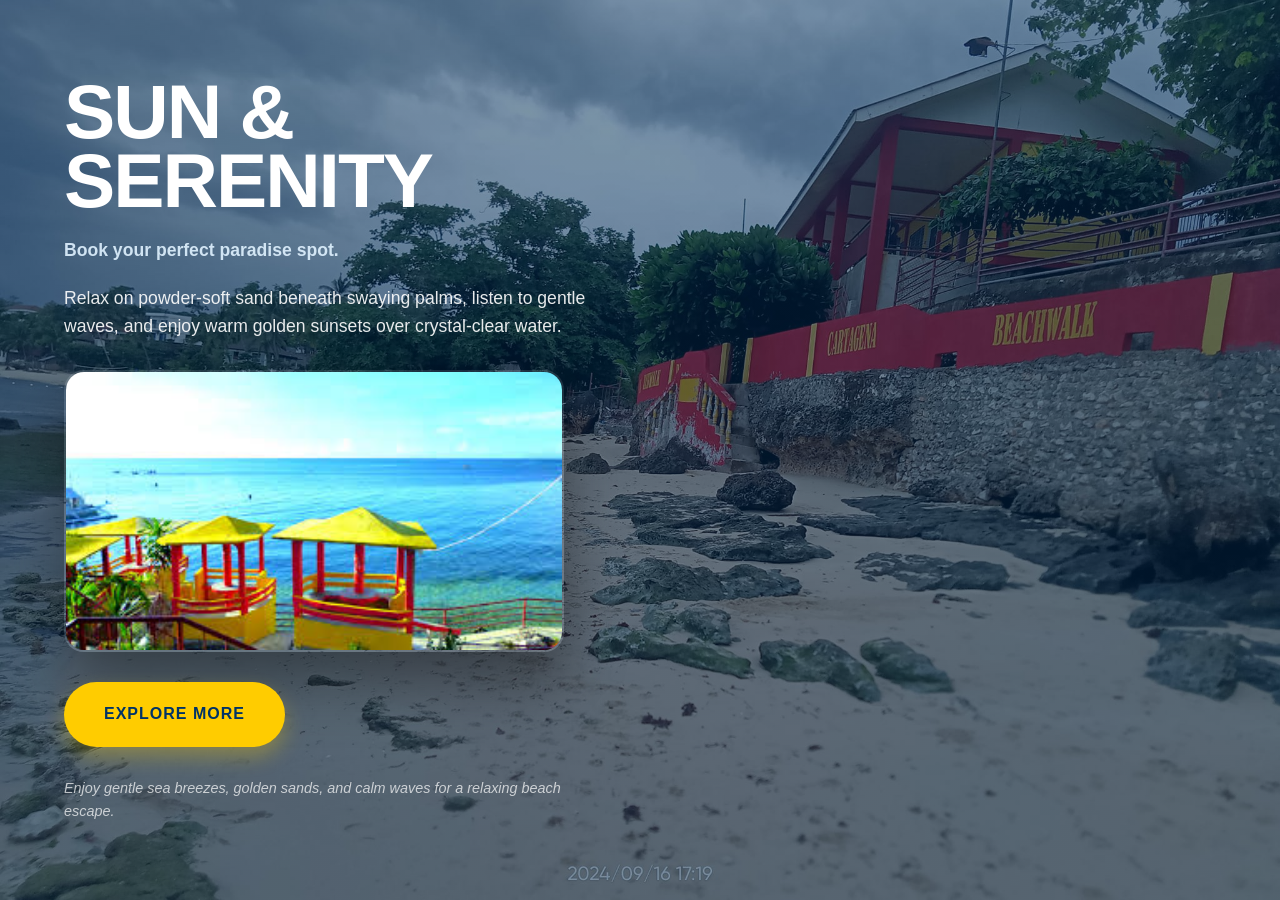
==== index.html @ 4830721b "Moved files out of .vscode and renamed to index.html" ====
<!DOCTYPE html>
<html lang="en">
<head>
    <meta charset="UTF-8">
    <meta name="viewport" content="width=device-width, initial-scale=1.0">
    <title>Cartagena | Beach Booking</title>
    <link rel="stylesheet" href="css/style.css">
</head>
<body>
    <header class="hero-header">
        <div class="hero-content-wrapper">
            <div class="text-content">
                <h1>Sun & Serenity</h1>
                <p class="lead-text">Book your perfect paradise spot.</p>
                <p>Relax on powder-soft sand beneath swaying palms, listen to gentle waves, and enjoy warm golden sunsets over crystal-clear water.</p>
                
                <img src="assets/catagena.jpg" alt="Tropical beach shore in Cartagena" class="hero-img">
                
                <a href="booking-form.html" class="cta-button">EXPLORE MORE</a>
                
                <p class="sub-text">Enjoy gentle sea breezes, golden sands, and calm waves for a relaxing beach escape.</p>
            </div>
        </div>
    </header>
</body>
</html>
---- css/style.css ----
/* General Layout Reset */
body, html {
    margin: 0;
    padding: 0;
    height: 100%;
    font-family: 'Segoe UI', Tahoma, Geneva, Verdana, sans-serif;
    background-color: #f0f8ff;
    overflow-x: hidden; /* Prevents accidental side-scrolling */
}

/* The Hero Header Section */
.hero-header {
    width: 100%;
    min-height: 100vh; /* Changed from 85vh to 100vh to fill the whole screen */
    background: linear-gradient(rgba(0,0,0,0.4), rgba(0,0,0,0.2)), 
                url('../assets/catagena.jpg') no-repeat center center/cover;
    background-attachment: fixed; /* Optional: adds a cool parallax effect when scrolling */
    display: flex;
    align-items: center; 
    color: white;
    padding: 40px 0; /* Ensures some padding on mobile */
}

.hero-content-wrapper {
    width: 90%;
    max-width: 1200px;
    margin: 0 auto;
}

.text-content {
    max-width: 650px;
    display: flex;
    flex-direction: column;
    gap: 15px; /* Consistent spacing between all items */
}

.text-content h1 {
    font-size: 4rem;
    margin: 0;
    font-weight: 300;
    line-height: 1.1;
}

.lead-text {
    font-size: 1.5rem;
    font-weight: 600;
    color: #e0f2ff;
}

.text-content p {
    font-size: 1.1rem;
    line-height: 1.6;
    opacity: 0.9;
}

/* --- THE IMAGE FIX --- */
.hero-img {
    display: block;
    width: 100%;
    max-width: 600px; /* Sizing it slightly smaller for better focus */
    border-radius: 20px;
    margin: 10px 0;
    box-shadow: 0 20px 40px rgba(0,0,0,0.4);
    border: 2px solid rgba(255, 255, 255, 0.1);
}

/* The 'EXPLORE MORE' Button */
.cta-button {
    align-self: flex-start; /* Keeps the button from stretching */
    padding: 16px 40px;
    background-color: #0077be;
    color: white;
    text-decoration: none;
    border-radius: 50px; /* Rounded pill shape is more modern */
    font-weight: bold;
    text-transform: uppercase;
    letter-spacing: 1px;
    transition: all 0.3s ease;
    box-shadow: 0 4px 15px rgba(0, 119, 190, 0.4);
}

.cta-button:hover {
    background-color: #005f99;
    transform: translateY(-2px);
    box-shadow: 0 6px 20px rgba(0, 119, 190, 0.6);
}

.sub-text {
    font-size: 0.9rem !important;
    font-style: italic;
    opacity: 0.7 !important;
    margin-top: 10px;
}

/* --- VARIABLES & DEFAULTS --- */
/* --- VARIABLES & RESET --- */
:root {
    --primary: #0077be;
    --primary-dark: #005f99;
    --accent: #ffcc00;
    --white: #ffffff;
    --text-main: #2d3436;
    --text-light: #636e72;
    --glass: rgba(255, 255, 255, 0.95);
}

* {
    box-sizing: border-box;
    margin: 0;
    padding: 0;
}

body {
    font-family: 'Open Sans', sans-serif;
    line-height: 1.8;
    background-color: #f8fbff;
    color: var(--text-main);
    overflow-x: hidden;
}

/* --- HERO SECTION --- */
.hero-header {
    width: 100%;
    /* FIX: Added ../ to find assets folder from inside the css folder */
    background: linear-gradient(rgba(0, 40, 80, 0.6), rgba(0, 40, 80, 0.6)), 
                url('../assets/catagena.jpg') no-repeat center center/cover;
    min-height: 100vh;
    display: flex;
    justify-content: center;
    /* Change this from 'center' to 'flex-start' */
    align-items: flex-start; 
    /* Add padding to push it down just a bit from the very top */
    padding-top: 10vh;
}

.hero-content-wrapper {
    width: 90%;
    max-width: 1200px;
    margin: 0 auto; /* Extra insurance for centering */
    display: grid;
    /* This creates two equal columns; use 1fr if you want it all in one centered line */
    grid-template-columns: 1fr 1fr; 
    gap: 50px;
    align-items: center;
}
.text-content {
    max-width: 700px;
    display: flex;
    flex-direction: column;
    gap: 20px;
}

.text-content h1 {
    font-family: 'Montserrat', sans-serif;
    font-size: clamp(3rem, 6vw, 5rem);
    font-weight: 800;
    text-transform: uppercase;
    line-height: 0.9;
    letter-spacing: -2px;
}

.hero-description {
    font-size: 1.25rem;
    font-weight: 300;
    color: rgba(255,255,255,0.9);
}

/* --- MEDIA & BUTTON SIDE-BY-SIDE --- */
.media-group {
    display: flex;
    align-items: flex-start; /* Aligns the image and the right stack at the top */
    gap: 40px;
    margin: 30px 0;
}

.cta-and-card-stack {
    display: flex;
    flex-direction: column;
    gap: 20px; /* Space between the button and the 5-star card */
    align-items: flex-start; /* Keeps button and card aligned to the left of their column */
}

.hero-img {
    width: 100%;
    max-width: 500px;
    border-radius: 20px;
    box-shadow: 0 30px 60px rgba(0,0,0,0.4);
    transition: transform 0.5s ease;
    flex-shrink: 0;
}

.hero-img:hover {
    transform: scale(1.02);
}

.cta-button {
    display: inline-block;
    background-color: var(--accent);
    color: #003366;
    padding: 18px 40px;
    text-decoration: none;
    font-weight: 700;
    border-radius: 50px;
    text-transform: uppercase;
    letter-spacing: 1px;
    transition: all 0.3s ease;
    box-shadow: 0 10px 20px rgba(255, 204, 0, 0.3);
    white-space: nowrap;
}

.cta-button:hover {
    transform: translateY(-5px);
    background-color: #ffd633;
}

/* --- EXPERIENCE & CARDS --- */
.alcoy-experience-box {
    margin-top: 20px;
}

.alcoy-experience-box h2 {
    font-family: 'Montserrat', sans-serif;
    font-size: 2.2rem;
    margin-bottom: 10px;
}

.hospitality-card {
    background: var(--glass);
    padding: 20px;
    border-radius: 20px;
    text-align: center;
    width: 100%; /* Ensures it fills the width of the stack */
    max-width: 300px;
    color: var(--text-main);
    box-shadow: 0 10px 25px rgba(0,0,0,0.2);
}

.hospitality-card h4 {
    color: var(--primary);
    margin-bottom: 5px;
}

.stars {
    font-size: 1.5rem;
    color: var(--accent);
}

/* --- RESPONSIVE --- */
@media (max-width: 992px) {
    .media-group {
        flex-direction: column;
        align-items: center;
    }
    .cta-and-card-stack {
        align-items: center;
    }
}

/* --- RESERVATION SECTION --- */
.resered {
    width: 100%;
    min-height: 100vh; /* Ensures the section takes the full height of the screen */
    display: flex;
    justify-content: center; /* Horizontal centering */
    align-items: center;     /* Vertical centering */
    background: linear-gradient(rgba(0, 40, 80, 0.6), rgba(0, 40, 80, 0.6)), 
                url('../assets/catagena.jpg') no-repeat center center/cover;
    padding: 20px;
}

.reserved-form {
    width: 95%;
    max-width: 1000px;
    background: rgba(255, 255, 255, 0.95);
    padding: 40px;
    border-radius: 40px;
    box-shadow: 0 25px 50px rgba(0, 0, 0, 0.3);
    /* Remove any float or absolute positioning here */
}

.reserved-form h2 {
    font-family: 'Montserrat', sans-serif;
    color: var(--primary);
    margin-bottom: 30px;
    text-align: center;
    text-transform: uppercase;
    letter-spacing: 2px;
}

.reserved-form form {
   display: grid;
    grid-template-columns: repeat(auto-fit, minmax(200px, 1fr));
    gap: 25px;
    justify-content: center;
    align-items: end; /* Keeps inputs and the button level */
}

.input-group {
    display: flex;
    flex-direction: column;
    gap: 8px;
}

.input-group label {
    font-size: 0.85rem;
    font-weight: 600;
    color: var(--text-light);
    text-transform: uppercase;
}

.input-group input, 
.input-group select {
    padding: 12px;
    border: 1px solid #ddd;
    border-radius: 8px;
    font-family: inherit;
    font-size: 1rem;
    color: var(--text-main);
    transition: border-color 0.3s;
}

.input-group input:focus, 
.input-group select:focus {
    outline: none;
    border-color: var(--primary);
}

/* --- THE BUTTON --- */
.submit-reservation {
    /* Layout */
    display: flex;
    justify-content: center;
    align-items: center;
    grid-column: span 1; /* Fits into the reservation grid */
    
    /* Styling */
    background-color: var(--primary);
    color: white;
    padding: 15px 25px;
    border-radius: 8px;
    font-weight: 700;
    text-transform: uppercase;
    text-decoration: none; /* Removes the underline */
    letter-spacing: 1px;
    font-size: 0.9rem;
    
    /* Interaction */
    transition: all 0.3s ease;
    cursor: pointer;
    box-shadow: 0 4px 15px rgba(0, 119, 190, 0.3);
}

.submit-reservation:hover {
    background-color: var(--primary-dark);
    transform: translateY(-2px);
    box-shadow: 0 6px 20px rgba(0, 119, 190, 0.5);
    color: white; /* Keeps text white on hover */
}

/* Responsive adjustment */
@media (max-width: 600px) {
    .reserved-form form {
        grid-template-columns: 1fr;
    }
}
/* --- ROOMS PAGE STYLES --- */
/* --- ROOMS PAGE CORE STYLES --- */
.rooms-page {
    background: linear-gradient(rgba(0, 40, 80, 0.7), rgba(0, 40, 80, 0.7)), 
                url('../assets/catagena.jpg') no-repeat center center/cover;
    background-attachment: fixed;
    min-height: 100vh;
    padding: 80px 20px;
    color: var(--white);
}

.container {
    max-width: 1200px;
    margin: 0 auto;
}

.rooms-header {
    text-align: center;
    margin-bottom: 60px;
}

.section-title {
    font-family: 'Montserrat', sans-serif;
    font-size: 3.5rem;
    font-weight: 800;
    text-transform: uppercase;
    letter-spacing: -1px;
    margin-bottom: 15px;
}

.section-subtitle {
    font-size: 1.1rem;
    max-width: 600px;
    margin: 0 auto;
    opacity: 0.9;
    line-height: 1.6;
}

/* --- GRID SYSTEM --- */
.rooms-grid {
    display: grid;
    grid-template-columns: repeat(auto-fit, minmax(300px, 1fr));
    gap: 30px;
}

/* --- CARD DESIGN --- */
.room-card {
    background: var(--glass);
    border-radius: 20px;
    overflow: hidden;
    position: relative;
    color: var(--text-main);
    box-shadow: 0 15px 35px rgba(0,0,0,0.2);
    transition: all 0.4s cubic-bezier(0.175, 0.885, 0.32, 1.275);
}

.room-card:hover {
    transform: translateY(-10px);
}

.room-tag {
    position: absolute;
    top: 20px;
    right: 20px;
    background: var(--primary);
    color: white;
    padding: 6px 15px;
    border-radius: 30px;
    font-size: 0.75rem;
    font-weight: 700;
    text-transform: uppercase;
}

.featured-tag { background: var(--accent); color: #003366; }
.tag-muted { background: #636e72; }

.room-content {
    padding: 40px 30px;
}

.room-content h3 {
    font-family: 'Montserrat', sans-serif;
    font-size: 1.8rem;
    color: var(--primary-dark);
    margin-bottom: 5px;
}

.capacity {
    font-size: 0.9rem;
    color: var(--text-light);
    margin-bottom: 20px;
}

.price-box {
    margin-bottom: 25px;
}

.currency { font-size: 1.2rem; font-weight: 600; color: var(--primary); }
.amount { font-size: 2.2rem; font-weight: 800; color: var(--text-main); }
.per-night { font-size: 0.9rem; color: var(--text-light); }

.amenities-list {
    list-style: none;
    margin-bottom: 30px;
    padding-top: 20px;
    border-top: 1px solid rgba(0,0,0,0.05);
}

.amenities-list li {
    font-size: 0.9rem;
    color: var(--text-light);
    margin-bottom: 8px;
    position: relative;
    padding-left: 20px;
}

.amenities-list li::before {
    content: '✓';
    position: absolute;
    left: 0;
    color: var(--primary);
    font-weight: bold;
}

.room-btn {
    display: block;
    text-align: center;
    background: #e9ecef;
    color: var(--text-main);
    text-decoration: none;
    padding: 15px;
    border-radius: 12px;
    font-weight: 700;
    text-transform: uppercase;
    font-size: 0.8rem;
    transition: all 0.3s;
}

.room-btn:hover {
    background: var(--primary);
    color: white;
}

.featured-btn {
    background: var(--accent);
    color: #003366;
}

/* --- FOOTER NAV --- */
.navigation-footer {
    text-align: center;
    margin-top: 60px;
}

.back-home-btn {
    color: white;
    text-decoration: none;
    font-weight: 600;
    opacity: 0.7;
    transition: opacity 0.3s;
}

.back-home-btn:hover { opacity: 1; }

/* Responsive adjustments */
@media (max-width: 768px) {
    .section-title { font-size: 2.5rem; }
}

/* Keep the Hero Header centered on the form */
.hero-header {
    width: 100%;
    min-height: 80vh; /* Reduced height since image is moved */
    display: flex;
    justify-content: center;
    align-items: center;
    padding: 40px 20px;
}

/* --- UPDATED VISUAL SHOWCASE (Keep this, delete the old one) --- */
.visual-showcase {
    padding: 40px 20px;
    display: flex;
    justify-content: center;
    background-color: #fdfdfd; 
}

.media-container {
    width: 100%;
    max-width: 600px; /* This keeps the picture smaller and more professional */
}

.image-wrapper {
    background: white;
    padding: 12px; 
    border-radius: 16px;
    box-shadow: 0 10px 30px rgba(0, 0, 0, 0.08); 
    border: 1px solid #edf2f7;
    transition: all 0.3s ease;
}

.image-wrapper:hover {
    box-shadow: 0 15px 40px rgba(0, 0, 0, 0.12);
    transform: translateY(-5px);
}

.showcase-img {
    width: 100%;
    height: 350px; 
    object-fit: cover; /* This is key for the professional look */
    border-radius: 10px;
    display: block;
}

.image-caption {
    padding: 20px 10px 10px;
    text-align: left;
}

.location-tag {
    font-family: 'Montserrat', sans-serif;
    font-size: 0.7rem;
    font-weight: 800;
    text-transform: uppercase;
    color: var(--primary);
    letter-spacing: 1.5px;
    display: block;
    margin-bottom: 5px;
}

.image-caption p {
    font-size: 0.95rem;
    color: var(--text-light);
    margin: 0;
    font-style: italic;
}
/* --- VARIABLES & BASE RESET --- */
:root {
    --primary: #0077be;
    --primary-dark: #005f99;
    --accent: #ffcc00;
    --white: #ffffff;
    --text-main: #2d3436;
    --text-light: #636e72;
    --glass: rgba(255, 255, 255, 0.95);
}

* {
    box-sizing: border-box;
    margin: 0;
    padding: 0;
}

body {
    font-family: 'Open Sans', sans-serif;
    line-height: 1.8;
    color: var(--text-main);
    background-color: #fdfdfd;
}

/* --- UTILITY CLASSES --- */
.container {
    max-width: 1200px;
    margin: 0 auto;
    width: 90%;
}

.centered-content {
    display: flex;
    justify-content: center;
    align-items: center;
    width: 100%;
}

.grid-2-cols {
    display: grid;
    grid-template-columns: 1fr 1fr;
    gap: 60px;
    align-items: center;
}

/* --- SECTION 1: HERO & BOOKING --- */
.hero-header {
    width: 100%;
    min-height: 100vh;
    padding: 60px 0;
    display: flex;
    /* Adding wholeview1.jpg as the full-screen background */
    background: linear-gradient(rgba(0, 40, 80, 0.5), rgba(0, 40, 80, 0.5)), 
                url('../assets/wholeview1.jpg') no-repeat center center;
    background-size: cover;
    background-attachment: fixed; /* Optional Parallax effect */
}

/* --- SECTION 2: FEATURED ROOMS --- */
.room-feature {
    padding: 100px 0;
    background-color: #f8fbff;
}

.room-pic-wrapper {
    position: relative;
    box-shadow: 0 30px 60px rgba(0,0,0,0.1);
    border-radius: 20px;
}

.room-feature-img {
    width: 100%;
    height: auto;
    border-radius: 20px;
    display: block;
    transition: transform 0.3s ease;
}

.room-feature-img:hover {
    transform: scale(1.02);
}

.room-badge {
    position: absolute;
    top: 20px;
    left: 20px;
    background-color: var(--accent);
    color: #003366;
    padding: 6px 15px;
    border-radius: 30px;
    font-weight: 700;
    text-transform: uppercase;
    font-size: 0.75rem;
}

.room-text h2 {
    font-family: 'Montserrat', sans-serif;
    color: var(--primary-dark);
    font-size: 2.8rem;
    margin-bottom: 20px;
    line-height: 1.1;
}

.room-text p {
    color: var(--text-light);
    margin-bottom: 20px;
}

.inline-cta {
    color: var(--primary);
    text-decoration: none;
    font-weight: 700;
    text-transform: uppercase;
    font-size: 0.9rem;
    transition: color 0.3s;
}

.inline-cta:hover {
    color: var(--primary-dark);
}

/* --- SECTION 3: VISUAL SHOWCASE --- */
.visual-showcase {
    padding: 80px 0;
    background-color: var(--white);
}

/* ... (Keep your existing .visual-showcase styles here) ... */


/* --- RESPONSIVE ADJUSTMENTS --- */
@media (max-width: 992px) {
    .grid-2-cols {
        grid-template-columns: 1fr;
        text-align: center;
        gap: 40px;
    }
}

/* Container to match your image_9b0a10.png */
.details-card {
    background: rgba(255, 255, 255, 0.85); /* White with transparency */
    backdrop-filter: blur(10px); /* The "Glass" effect */
    border-radius: 40px; /* Matching the large rounded corners */
    padding: 40px;
    box-shadow: 0 15px 35px rgba(0, 0, 0, 0.1);
    max-width: 500px;
    margin: auto;
    text-align: center;
}

.resort-location {
    color: #0077b6;
    font-size: 0.9rem;
    font-weight: 500;
    margin-bottom: 20px;
    margin-top: -10px;
}

/* Matching the blue "Confirm" button to the "Check Availability" button */
.submit-reservation {
    background-color: #007bbd;
    color: white;
    border: none;
    padding: 15px 30px;
    border-radius: 12px;
    font-weight: bold;
    text-transform: uppercase;
    cursor: pointer;
    width: 100%;
    margin-top: 10px;
    box-shadow: 0 4px 15px rgba(0, 123, 189, 0.3);
    transition: 0.3s;
}

.submit-reservation:hover {
    background-color: #005f91;
    transform: translateY(-2px);
}

.selection-summary {
    background: #f0f8ff;
    padding: 10px;
    border-radius: 10px;
    margin-bottom: 20px;
    color: #333;
}

.selection-summary span {
    font-weight: bold;
    color: #007bbd;
}

.back-btn {
    display: block;
    margin-top: 20px;
    text-decoration: none;
    color: #666;
    font-size: 0.85rem;
}
/* Styling for the Address Section */
.address-section {
    margin-top: 15px;
    padding-top: 15px;
    border-top: 1px solid rgba(0, 0, 0, 0.1);
    text-align: left;
}

.address-section label {
    display: block;
    font-size: 0.8rem;
    font-weight: bold;
    color: #555;
    margin-bottom: 8px;
    text-transform: uppercase;
}

/* Flexbox for the City and Province row */
.form-row {
    display: flex;
    gap: 15px;
}

.form-row .input-group {
    flex: 1;
}

/* Input Consistency with image_9b0a10.png */
input {
    width: 100%;
    padding: 12px;
    border: 1px solid #ddd;
    border-radius: 12px; /* Matching the rounded style */
    font-size: 1rem;
    background: white;
    margin-bottom: 10px;
}

input:focus {
    outline: none;
    border-color: #007bbd; /* Matching the Sandy Shores blue */
    box-shadow: 0 0 5px rgba(0, 123, 189, 0.2);
}
.booking-page-bg {
    background: linear-gradient(rgba(0, 0, 0, 0.3), rgba(0, 0, 0, 0.3)), 
                url('../assets/catagena.jpg') no-repeat center center; /* Replace with your actual image path */
    background-size: cover;
    background-position: center;
    background-attachment: fixed;
    min-height: 100vh;
    display: flex;
    align-items: center;
    justify-content: center;
    margin: 0;
    font-family: 'Segoe UI', Tahoma, Geneva, Verdana, sans-serif;
}

.details-card {
    background: rgba(255, 255, 255, 0.9); /* Slightly more opaque for readability */
    backdrop-filter: blur(15px); /* Stronger blur for that premium look */
    border: 1px solid rgba(255, 255, 255, 0.3);
    padding: 40px;
    border-radius: 40px; /* Matching your image_9b0a10.png */
    box-shadow: 0 20px 40px rgba(0, 0, 0, 0.2);
}

/* Styling for the cottage images */
.room-image img {
    width: 100%;
    height: 180px;
    object-fit: cover;
    border-radius: 20px 20px 0 0; /* Only top corners rounded */
}

.room-card {
    background: rgba(255, 255, 255, 0.85);
    backdrop-filter: blur(10px);
    border-radius: 20px;
    overflow: hidden; /* Ensures image doesn't bleed over corners */
    transition: transform 0.3s ease;
}

.room-card:hover {
    transform: translateY(-5px);
}

.room-info p {
    font-size: 0.85rem;
    color: #555;
    padding: 0 15px;
    line-height: 1.4;
}

.room-grid {
    display: grid;
    grid-template-columns: repeat(auto-fit, minmax(300px, 1fr));
    gap: 20px;
    padding: 20px;
}

.price-notice {
    background: #0077b6;
    color: white;
    padding: 8px 25px;
    border-radius: 50px;
    font-weight: 600;
    display: inline-block;
    margin-top: 15px;
}
.rooms-page-bg {
    background: linear-gradient(rgba(0, 0, 0, 0.4), rgba(0, 0, 0, 0.4)), 
                  url('../assets/catagena.jpg') no-repeat center center; /* Ensure this path is correct */
    background-size: cover;
    background-position: center;
    background-attachment: fixed;
    min-height: 100vh;
    margin: 0;
    font-family: 'Poppins', sans-serif;
    color: white;
}

.container {
    max-width: 1200px;
    margin: 0 auto;
    padding: 40px 20px;
    text-align: center;
}

.room-card {
    background: rgba(255, 255, 255, 0.9);
    backdrop-filter: blur(10px);
    border-radius: 25px;
    overflow: hidden;
    color: #333;
    transition: transform 0.3s ease;
    box-shadow: 0 15px 35px rgba(0,0,0,0.2);
    display: flex;
    flex-direction: column;
}

.room-card:hover {
    transform: translateY(-10px);
}

.room-image img {
    width: 100%;
    height: 200px;
    object-fit: cover;
}

.room-info {
    padding: 20px;
}

.card-tag {
    position: absolute;
    top: 15px;
    right: 15px;
    background: #0077b6;
    color: white;
    padding: 5px 15px;
    border-radius: 20px;
    font-size: 0.75rem;
    font-weight: 600;
}

.room-btn, .submit-reservation {
    display: block;
    background: #0077b6;
    color: white;
    text-decoration: none;
    padding: 12px;
    border-radius: 12px;
    font-weight: 600;
    margin-top: 15px;
    transition: background 0.3s;
    text-align: center;
    border: none;
    cursor: pointer;
}

.room-btn:hover {
    background: #023e8a;
}
.back-link{
    color: wheat;
}
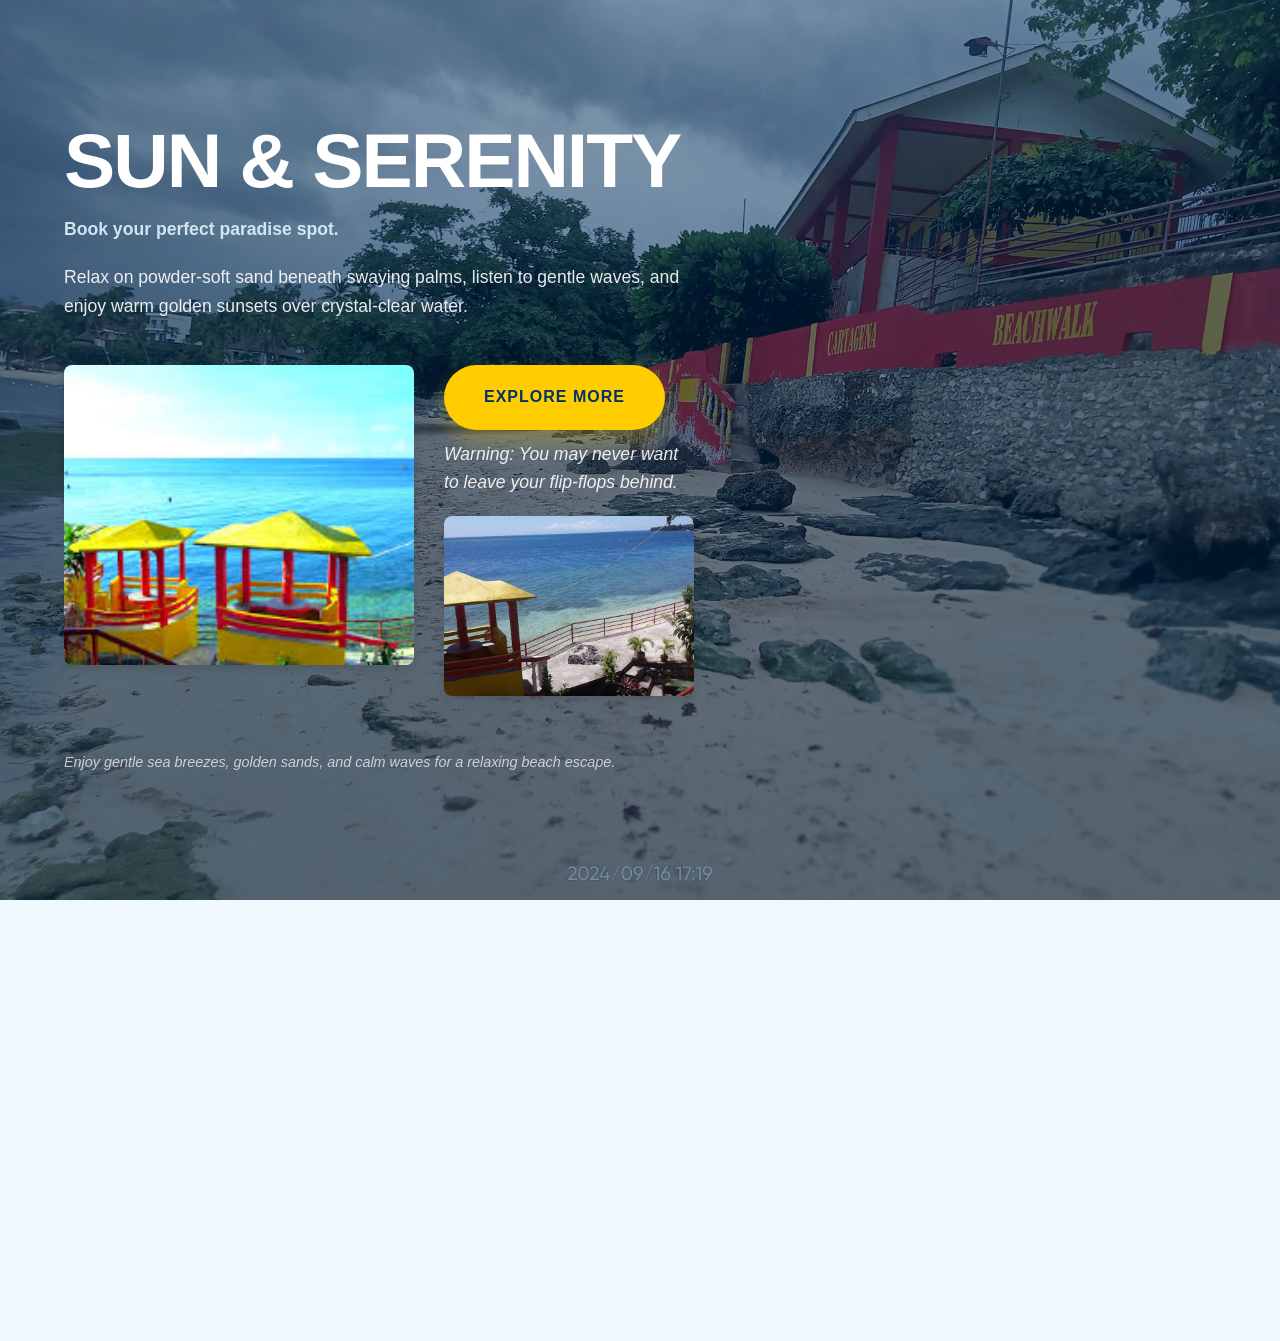
==== commit 44842bba: "Updated layout and booking logic" ====
--- a/index.html
+++ b/index.html
@@ -14,13 +14,44 @@
                 <p class="lead-text">Book your perfect paradise spot.</p>
                 <p>Relax on powder-soft sand beneath swaying palms, listen to gentle waves, and enjoy warm golden sunsets over crystal-clear water.</p>
                 
-                <img src="assets/catagena.jpg" alt="Tropical beach shore in Cartagena" class="hero-img">
-                
-                <a href="booking-form.html" class="cta-button">EXPLORE MORE</a>
-                
+                <div class="hero-action-container">
+                    <div class="main-action-row">
+                        <img src="assets/catagena.jpg" alt="Tropical beach shore in Cartagena" class="hero-img">
+                        
+                        <div class="button-group">
+                            <a href="booking-form.html" class="cta-button">EXPLORE MORE</a>
+                            <p class="fun-tagline">Warning: You may never want to leave your flip-flops behind.</p>
+                            
+                            <img src="assets/seaview.jpg" alt="Luxury sea view" class="hero-img-secondary">
+                        </div>
+                    </div>
+                </div>
+
                 <p class="sub-text">Enjoy gentle sea breezes, golden sands, and calm waves for a relaxing beach escape.</p>
             </div>
         </div>
     </header>
+
+    <section class="resort-details">
+        <div class="container">
+            <h2>About Cartagena Beachwalk Resort</h2>
+            <p>Located in <strong>Guiwang, Alcoy, Cebu</strong>, this coastal gem offers a tranquil escape along the famous white sands of Southern Cebu. Situated just steps away from Tingko Beach, it provides the perfect balance of adventure and relaxation.</p>
+            
+            <div class="features-grid">
+                <div class="feature-item">
+                    <h3>The Experience</h3>
+                    <p>Known for its laid-back atmosphere and stunning sunrise views over the Cebu Strait.</p>
+                </div>
+                <div class="feature-item">
+                    <h3>Activities</h3>
+                    <p>Enjoy beach volleyball, snorkeling in nearby coral patches, or a dip in the calm, shallow waters.</p>
+                </div>
+                <div class="feature-item">
+                    <h3>Location</h3>
+                    <p>Easily accessible along the Natalio Bacalso Highway, close to Tinko Beach and Voda Krasna.</p>
+                </div>
+            </div>
+        </div>
+    </section>
 </body>
 </html>
--- a/css/style.css
+++ b/css/style.css
@@ -21,6 +21,13 @@
     padding: 40px 0; /* Ensures some padding on mobile */
 }
 
+.hero-action-container {
+    display: flex;
+    align-items: center;
+    gap: 20px;
+    margin-bottom: 25px;
+}
+
 .hero-content-wrapper {
     width: 90%;
     max-width: 1200px;
@@ -53,36 +60,38 @@
     opacity: 0.9;
 }
 
-/* --- THE IMAGE FIX --- */
-.hero-img {
-    display: block;
-    width: 100%;
-    max-width: 600px; /* Sizing it slightly smaller for better focus */
-    border-radius: 20px;
-    margin: 10px 0;
-    box-shadow: 0 20px 40px rgba(0,0,0,0.4);
-    border: 2px solid rgba(255, 255, 255, 0.1);
-}
-
-/* The 'EXPLORE MORE' Button */
-.cta-button {
-    align-self: flex-start; /* Keeps the button from stretching */
-    padding: 16px 40px;
-    background-color: #0077be;
-    color: white;
-    text-decoration: none;
-    border-radius: 50px; /* Rounded pill shape is more modern */
-    font-weight: bold;
-    text-transform: uppercase;
-    letter-spacing: 1px;
-    transition: all 0.3s ease;
-    box-shadow: 0 4px 15px rgba(0, 119, 190, 0.4);
-}
-
-.cta-button:hover {
-    background-color: #005f99;
-    transform: translateY(-2px);
-    box-shadow: 0 6px 20px rgba(0, 119, 190, 0.6);
+.resort-details {
+    padding: 60px 20px;
+    background-color: #f9f9f9;
+    color: #333;
+    line-height: 1.6;
+}
+
+.resort-details h2 {
+    color: #2c3e50;
+    text-align: center;
+    margin-bottom: 20px;
+}
+
+.features-grid {
+    display: grid;
+    grid-template-columns: repeat(auto-fit, minmax(250px, 1fr));
+    gap: 30px;
+    margin-top: 40px;
+}
+
+.feature-item h3 {
+    color: #d4a373; /* Sandy/Gold accent color */
+    margin-bottom: 10px;
+}
+
+
+
+/* Standardizing the second image as well */
+.text-content > img {
+    max-width: 100%;
+    height: auto;
+    margin-top: 15px;
 }
 
 .sub-text {
@@ -181,12 +190,11 @@
 }
 
 .hero-img {
-    width: 100%;
-    max-width: 500px;
-    border-radius: 20px;
-    box-shadow: 0 30px 60px rgba(0,0,0,0.4);
-    transition: transform 0.5s ease;
-    flex-shrink: 0;
+    width: 350px;
+    height: 300px;
+    object-fit: cover;
+    border-radius: 8px;
+    box-shadow: 0 4px 10px rgba(0,0,0,0.1);
 }
 
 .hero-img:hover {
@@ -299,6 +307,7 @@
     display: flex;
     flex-direction: column;
     gap: 8px;
+    margin-bottom: 5%;
 }
 
 .input-group label {
@@ -374,10 +383,7 @@
     color: var(--white);
 }
 
-.container {
-    max-width: 1200px;
-    margin: 0 auto;
-}
+
 
 .rooms-header {
     text-align: center;
@@ -623,13 +629,6 @@
     background-color: #fdfdfd;
 }
 
-/* --- UTILITY CLASSES --- */
-.container {
-    max-width: 1200px;
-    margin: 0 auto;
-    width: 90%;
-}
-
 .centered-content {
     display: flex;
     justify-content: center;
@@ -760,6 +759,10 @@
 
 /* Matching the blue "Confirm" button to the "Check Availability" button */
 .submit-reservation {
+    width: 100%;         /* Ensures booking buttons are full width */
+    display: flex;
+    justify-content: center;
+    align-items: center;
     background-color: #007bbd;
     color: white;
     border: none;
@@ -794,10 +797,23 @@
 
 .back-btn {
     display: block;
-    margin-top: 20px;
+    margin-top: 15px;
     text-decoration: none;
     color: #666;
     font-size: 0.85rem;
+    transition: color 0.3s ease;
+}
+
+.back-btn:hover {
+    color: var(--primary); /* Optional: changes color on hover */
+}
+
+.button-stack {
+    display: flex;
+    flex-direction: column;
+    align-items: center; /* Centers the "Back to Home" text */
+    gap: 15px;           /* Space between the two booking buttons */
+    width: 100%;
 }
 /* Styling for the Address Section */
 .address-section {
@@ -909,15 +925,12 @@
     margin-top: 15px;
 }
 .rooms-page-bg {
-    background: linear-gradient(rgba(0, 0, 0, 0.4), rgba(0, 0, 0, 0.4)), 
-                  url('../assets/catagena.jpg') no-repeat center center; /* Ensure this path is correct */
-    background-size: cover;
-    background-position: center;
+    background: linear-gradient(rgba(0, 40, 80, 0.7), rgba(0, 40, 80, 0.7)), 
+                url('../assets/catagena.jpg') no-repeat center center/cover;
     background-attachment: fixed;
     min-height: 100vh;
-    margin: 0;
-    font-family: 'Poppins', sans-serif;
-    color: white;
+    padding: 80px 20px;
+    color: var(--white);
 }
 
 .container {
@@ -984,5 +997,42 @@
     background: #023e8a;
 }
 .back-link{
-    color: wheat;
-}+    color: rgb(244, 243, 243);
+}
+
+.back-btn{
+    color: rgb(22, 3, 3);
+}
+
+/* Layout for the side-by-side section */
+.main-action-row {
+    display: flex;
+    align-items: flex-start;
+    gap: 30px;
+    margin-top: 25px;
+}
+
+/* Vertical grouping for button, text, and second image */
+.button-group {
+    display: flex;
+    flex-direction: column;
+    align-items: flex-start;
+}
+
+
+.hero-img-secondary {
+    width: 250px; /* Slightly smaller for a professional hierarchy */
+    height: 180px;
+    object-fit: cover;
+    border-radius: 8px;
+    margin-top: 20px; /* Space between tagline and image */
+    box-shadow: 0 4px 10px rgba(0,0,0,0.1);
+}
+
+.fun-tagline {
+    font-size: 0.9rem;
+    color: #fffefc; /* Sandy accent color */
+    font-style: italic;
+    margin-top: 10px;
+    font-weight: 500;
+}
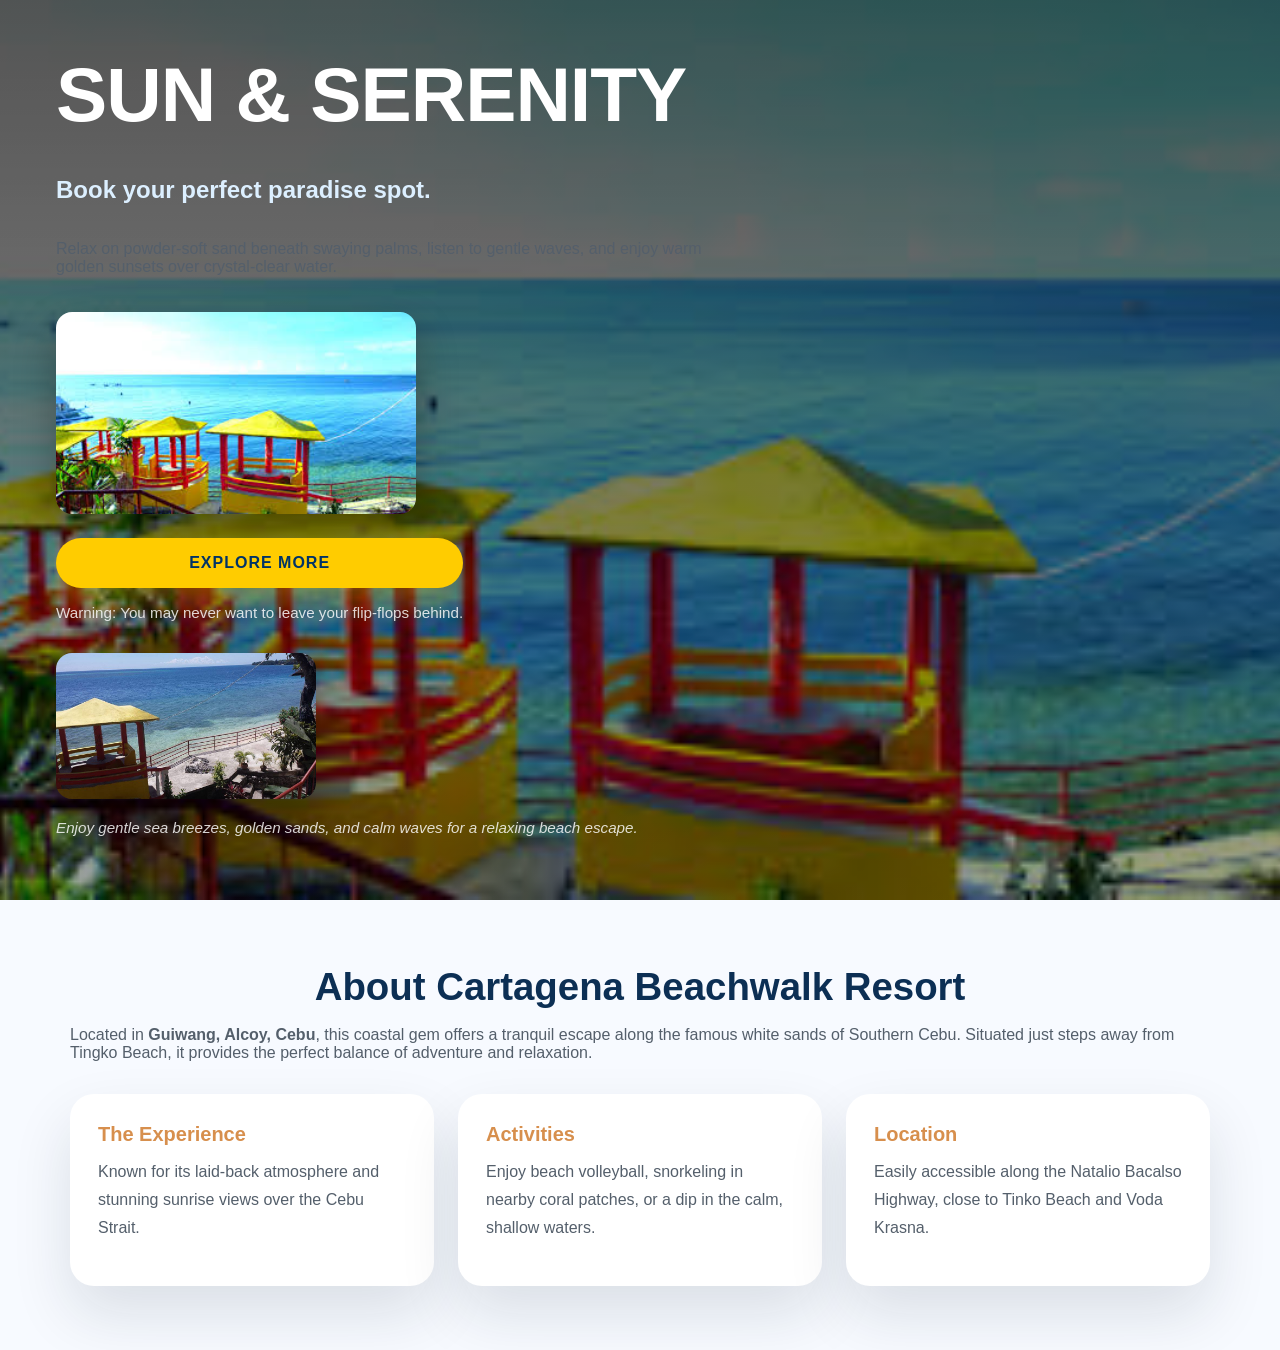
==== commit b96f6d3d: "Major update in admin" ====
--- a/index.html
+++ b/index.html
@@ -2,7 +2,7 @@
 <html lang="en">
 <head>
     <meta charset="UTF-8">
-    <meta name="viewport" content="width=device-width, initial-scale=1.0">
+    <meta name="viewport" content="width=device-width, initial-scale=1">
     <title>Cartagena | Beach Booking</title>
     <link rel="stylesheet" href="css/style.css">
 </head>
@@ -54,4 +54,4 @@
         </div>
     </section>
 </body>
-</html>+</html>
--- a/css/style.css
+++ b/css/style.css
@@ -1,116 +1,14 @@
-/* General Layout Reset */
-body, html {
-    margin: 0;
-    padding: 0;
-    height: 100%;
-    font-family: 'Segoe UI', Tahoma, Geneva, Verdana, sans-serif;
-    background-color: #f0f8ff;
-    overflow-x: hidden; /* Prevents accidental side-scrolling */
-}
-
-/* The Hero Header Section */
-.hero-header {
-    width: 100%;
-    min-height: 100vh; /* Changed from 85vh to 100vh to fill the whole screen */
-    background: linear-gradient(rgba(0,0,0,0.4), rgba(0,0,0,0.2)), 
-                url('../assets/catagena.jpg') no-repeat center center/cover;
-    background-attachment: fixed; /* Optional: adds a cool parallax effect when scrolling */
-    display: flex;
-    align-items: center; 
-    color: white;
-    padding: 40px 0; /* Ensures some padding on mobile */
-}
-
-.hero-action-container {
-    display: flex;
-    align-items: center;
-    gap: 20px;
-    margin-bottom: 25px;
-}
-
-.hero-content-wrapper {
-    width: 90%;
-    max-width: 1200px;
-    margin: 0 auto;
-}
-
-.text-content {
-    max-width: 650px;
-    display: flex;
-    flex-direction: column;
-    gap: 15px; /* Consistent spacing between all items */
-}
-
-.text-content h1 {
-    font-size: 4rem;
-    margin: 0;
-    font-weight: 300;
-    line-height: 1.1;
-}
-
-.lead-text {
-    font-size: 1.5rem;
-    font-weight: 600;
-    color: #e0f2ff;
-}
-
-.text-content p {
-    font-size: 1.1rem;
-    line-height: 1.6;
-    opacity: 0.9;
-}
-
-.resort-details {
-    padding: 60px 20px;
-    background-color: #f9f9f9;
-    color: #333;
-    line-height: 1.6;
-}
-
-.resort-details h2 {
-    color: #2c3e50;
-    text-align: center;
-    margin-bottom: 20px;
-}
-
-.features-grid {
-    display: grid;
-    grid-template-columns: repeat(auto-fit, minmax(250px, 1fr));
-    gap: 30px;
-    margin-top: 40px;
-}
-
-.feature-item h3 {
-    color: #d4a373; /* Sandy/Gold accent color */
-    margin-bottom: 10px;
-}
-
-
-
-/* Standardizing the second image as well */
-.text-content > img {
-    max-width: 100%;
-    height: auto;
-    margin-top: 15px;
-}
-
-.sub-text {
-    font-size: 0.9rem !important;
-    font-style: italic;
-    opacity: 0.7 !important;
-    margin-top: 10px;
-}
-
-/* --- VARIABLES & DEFAULTS --- */
-/* --- VARIABLES & RESET --- */
-:root {
+﻿:root {
     --primary: #0077be;
     --primary-dark: #005f99;
     --accent: #ffcc00;
     --white: #ffffff;
-    --text-main: #2d3436;
-    --text-light: #636e72;
-    --glass: rgba(255, 255, 255, 0.95);
+    --text-main: #112233;
+    --text-light: #545f6b;
+    --bg: #f8fbff;
+    --surface: #ffffff;
+    --surface-soft: rgba(255, 255, 255, 0.94);
+    --shadow: 0 28px 60px rgba(17, 34, 51, 0.12);
 }
 
 * {
@@ -119,397 +17,538 @@
     padding: 0;
 }
 
-body {
-    font-family: 'Open Sans', sans-serif;
-    line-height: 1.8;
-    background-color: #f8fbff;
+html {
+    scroll-behavior: smooth;
+}
+
+body, html {
+    width: 100%;
+    min-height: 100%;
+    font-family: 'Segoe UI', Tahoma, Geneva, Verdana, sans-serif;
+    background-color: var(--bg);
     color: var(--text-main);
     overflow-x: hidden;
 }
 
-/* --- HERO SECTION --- */
+img, video {
+    max-width: 100%;
+    height: auto;
+    display: block;
+}
+
+a, button {
+    font: inherit;
+}
+
+button, a {
+    cursor: pointer;
+}
+
+.container {
+    width: min(1140px, calc(100% - 2rem));
+    margin: 0 auto;
+}
+
+.section-title,
+h1, h2, h3, h4, h5, h6 {
+    margin: 0 0 1rem;
+    line-height: 1.2;
+}
+
+p {
+    margin: 0 0 1rem;
+    color: var(--text-light);
+}
+
+/* HERO SECTION */
 .hero-header {
-    width: 100%;
-    /* FIX: Added ../ to find assets folder from inside the css folder */
-    background: linear-gradient(rgba(0, 40, 80, 0.6), rgba(0, 40, 80, 0.6)), 
+    position: relative;
+    display: flex;
+    align-items: center;
+    justify-content: center;
+    min-height: calc(100vh - 0px);
+    padding: 3rem 0;
+    background: linear-gradient(180deg, rgba(0, 0, 0, 0.45), rgba(0, 0, 0, 0.25)),
                 url('../assets/catagena.jpg') no-repeat center center/cover;
-    min-height: 100vh;
-    display: flex;
-    justify-content: center;
-    /* Change this from 'center' to 'flex-start' */
-    align-items: flex-start; 
-    /* Add padding to push it down just a bit from the very top */
-    padding-top: 10vh;
+    background-attachment: fixed;
+}
+
+.hero-header::before {
+    content: '';
+    position: absolute;
+    inset: 0;
+    background: linear-gradient(180deg, rgba(0, 0, 0, 0.4), rgba(0, 0, 0, 0.16));
 }
 
 .hero-content-wrapper {
-    width: 90%;
+    position: relative;
+    z-index: 1;
+    width: 100%;
     max-width: 1200px;
-    margin: 0 auto; /* Extra insurance for centering */
-    display: grid;
-    /* This creates two equal columns; use 1fr if you want it all in one centered line */
-    grid-template-columns: 1fr 1fr; 
-    gap: 50px;
-    align-items: center;
-}
+    padding: 0 1rem;
+}
+
 .text-content {
-    max-width: 700px;
+    max-width: 680px;
     display: flex;
     flex-direction: column;
-    gap: 20px;
+    gap: 1.25rem;
+    color: #ffffff;
 }
 
 .text-content h1 {
-    font-family: 'Montserrat', sans-serif;
-    font-size: clamp(3rem, 6vw, 5rem);
+    font-size: clamp(2.4rem, 6vw, 5rem);
     font-weight: 800;
     text-transform: uppercase;
-    line-height: 0.9;
-    letter-spacing: -2px;
+    letter-spacing: -1px;
+}
+
+.lead-text {
+    font-size: clamp(1.05rem, 2vw, 1.5rem);
+    font-weight: 600;
+    color: #dcefff;
 }
 
 .hero-description {
-    font-size: 1.25rem;
-    font-weight: 300;
-    color: rgba(255,255,255,0.9);
-}
-
-/* --- MEDIA & BUTTON SIDE-BY-SIDE --- */
-.media-group {
+    font-size: clamp(1rem, 1.5vw, 1.2rem);
+    max-width: 45rem;
+    line-height: 1.7;
+    color: rgba(255, 255, 255, 0.92);
+}
+
+.hero-action-container,
+.main-action-row {
     display: flex;
-    align-items: flex-start; /* Aligns the image and the right stack at the top */
-    gap: 40px;
-    margin: 30px 0;
-}
-
-.cta-and-card-stack {
+    flex-wrap: wrap;
+    gap: 1.5rem;
+    align-items: flex-start;
+}
+
+.hero-img,
+.hero-img-secondary {
+    width: 100%;
+    max-width: 360px;
+    border-radius: 16px;
+    box-shadow: 0 18px 40px rgba(0, 0, 0, 0.3);
+    object-fit: cover;
+}
+
+.hero-img-secondary {
+    max-width: 260px;
+}
+
+.button-group {
     display: flex;
     flex-direction: column;
-    gap: 20px; /* Space between the button and the 5-star card */
-    align-items: flex-start; /* Keeps button and card aligned to the left of their column */
-}
-
-.hero-img {
-    width: 350px;
-    height: 300px;
-    object-fit: cover;
-    border-radius: 8px;
-    box-shadow: 0 4px 10px rgba(0,0,0,0.1);
-}
-
-.hero-img:hover {
-    transform: scale(1.02);
+    gap: 1rem;
 }
 
 .cta-button {
-    display: inline-block;
-    background-color: var(--accent);
+    display: inline-flex;
+    align-items: center;
+    justify-content: center;
+    padding: 1rem 2.2rem;
+    background: var(--accent);
     color: #003366;
-    padding: 18px 40px;
-    text-decoration: none;
+    border-radius: 999px;
     font-weight: 700;
-    border-radius: 50px;
     text-transform: uppercase;
     letter-spacing: 1px;
-    transition: all 0.3s ease;
-    box-shadow: 0 10px 20px rgba(255, 204, 0, 0.3);
+    text-decoration: none;
+    box-shadow: 0 14px 30px rgba(255, 204, 0, 0.35);
+    transition: transform 0.28s ease, background-color 0.28s ease;
     white-space: nowrap;
 }
 
 .cta-button:hover {
-    transform: translateY(-5px);
+    transform: translateY(-3px);
     background-color: #ffd633;
 }
 
-/* --- EXPERIENCE & CARDS --- */
-.alcoy-experience-box {
-    margin-top: 20px;
-}
-
-.alcoy-experience-box h2 {
-    font-family: 'Montserrat', sans-serif;
-    font-size: 2.2rem;
-    margin-bottom: 10px;
-}
-
-.hospitality-card {
-    background: var(--glass);
-    padding: 20px;
-    border-radius: 20px;
+.fun-tagline,
+.sub-text {
+    font-size: 0.95rem;
+    color: rgba(255, 255, 255, 0.82);
+}
+
+.sub-text {
+    font-style: italic;
+}
+
+.text-content > img {
+    border-radius: 16px;
+}
+
+/* RESORT DETAILS */
+.resort-details {
+    padding: 4rem 1rem;
+    background-color: #f7faff;
+    color: var(--text-main);
+}
+
+.resort-details h2 {
     text-align: center;
-    width: 100%; /* Ensures it fills the width of the stack */
-    max-width: 300px;
-    color: var(--text-main);
-    box-shadow: 0 10px 25px rgba(0,0,0,0.2);
-}
-
-.hospitality-card h4 {
+    font-size: clamp(2rem, 3vw, 2.8rem);
+    color: #0c2f54;
+    margin-bottom: 1rem;
+}
+
+.features-grid {
+    display: grid;
+    grid-template-columns: repeat(auto-fit, minmax(240px, 1fr));
+    gap: 1.5rem;
+    margin-top: 2rem;
+}
+
+.feature-item {
+    background: var(--surface);
+    border-radius: 24px;
+    padding: 1.75rem;
+    box-shadow: var(--shadow);
+}
+
+.feature-item h3 {
+    color: #d78f4d;
+    font-size: 1.25rem;
+    margin-bottom: 0.75rem;
+}
+
+.feature-item p {
+    color: var(--text-light);
+    line-height: 1.75;
+}
+
+/* FORM STYLES */
+.reserved-form {
+    width: 100%;
+    max-width: 980px;
+    margin: 0 auto;
+    background: var(--surface-soft);
+    backdrop-filter: blur(12px);
+    border-radius: 32px;
+    box-shadow: 0 30px 55px rgba(0, 0, 0, 0.12);
+    padding: 2.5rem;
+}
+
+.reserved-form h2 {
+    font-size: 2rem;
     color: var(--primary);
-    margin-bottom: 5px;
-}
-
-.stars {
-    font-size: 1.5rem;
-    color: var(--accent);
-}
-
-/* --- RESPONSIVE --- */
-@media (max-width: 992px) {
-    .media-group {
-        flex-direction: column;
-        align-items: center;
-    }
-    .cta-and-card-stack {
-        align-items: center;
-    }
-}
-
-/* --- RESERVATION SECTION --- */
-.resered {
-    width: 100%;
-    min-height: 100vh; /* Ensures the section takes the full height of the screen */
-    display: flex;
-    justify-content: center; /* Horizontal centering */
-    align-items: center;     /* Vertical centering */
-    background: linear-gradient(rgba(0, 40, 80, 0.6), rgba(0, 40, 80, 0.6)), 
-                url('../assets/catagena.jpg') no-repeat center center/cover;
-    padding: 20px;
-}
-
-.reserved-form {
-    width: 95%;
-    max-width: 1000px;
-    background: rgba(255, 255, 255, 0.95);
-    padding: 40px;
-    border-radius: 40px;
-    box-shadow: 0 25px 50px rgba(0, 0, 0, 0.3);
-    /* Remove any float or absolute positioning here */
-}
-
-.reserved-form h2 {
-    font-family: 'Montserrat', sans-serif;
-    color: var(--primary);
-    margin-bottom: 30px;
+    margin-bottom: 1.25rem;
     text-align: center;
-    text-transform: uppercase;
-    letter-spacing: 2px;
+    letter-spacing: 1px;
 }
 
 .reserved-form form {
-   display: grid;
-    grid-template-columns: repeat(auto-fit, minmax(200px, 1fr));
-    gap: 25px;
-    justify-content: center;
-    align-items: end; /* Keeps inputs and the button level */
+    display: grid;
+    grid-template-columns: repeat(auto-fit, minmax(220px, 1fr));
+    gap: 1.25rem;
 }
 
 .input-group {
     display: flex;
     flex-direction: column;
-    gap: 8px;
-    margin-bottom: 5%;
+    gap: 0.65rem;
 }
 
 .input-group label {
     font-size: 0.85rem;
-    font-weight: 600;
+    font-weight: 700;
     color: var(--text-light);
     text-transform: uppercase;
-}
-
-.input-group input, 
+    letter-spacing: 0.08em;
+}
+
+.input-group input,
 .input-group select {
-    padding: 12px;
-    border: 1px solid #ddd;
-    border-radius: 8px;
-    font-family: inherit;
-    font-size: 1rem;
+    width: 100%;
+    padding: 1rem;
+    border: 1px solid #d8e1ee;
+    border-radius: 14px;
+    background: #f6f9ff;
     color: var(--text-main);
-    transition: border-color 0.3s;
-}
-
-.input-group input:focus, 
+    appearance: none;
+    box-shadow: inset 0 1px 2px rgba(0, 0, 0, 0.06);
+    transition: border-color 0.25s ease, box-shadow 0.25s ease;
+}
+
+.input-group input:focus,
 .input-group select:focus {
     outline: none;
     border-color: var(--primary);
-}
-
-/* --- THE BUTTON --- */
-.submit-reservation {
-    /* Layout */
-    display: flex;
+    box-shadow: 0 0 0 4px rgba(0, 119, 190, 0.08);
+}
+
+.button-primary,
+.room-btn,
+.submit-reservation,
+.inline-cta {
+    display: inline-flex;
+    align-items: center;
     justify-content: center;
-    align-items: center;
-    grid-column: span 1; /* Fits into the reservation grid */
-    
-    /* Styling */
-    background-color: var(--primary);
-    color: white;
-    padding: 15px 25px;
-    border-radius: 8px;
+    width: 100%;
+    min-height: 56px;
+    padding: 1rem 1.5rem;
+    border-radius: 16px;
+    border: 1px solid transparent;
+    background: var(--primary);
+    color: #ffffff;
     font-weight: 700;
     text-transform: uppercase;
-    text-decoration: none; /* Removes the underline */
-    letter-spacing: 1px;
-    font-size: 0.9rem;
-    
-    /* Interaction */
-    transition: all 0.3s ease;
-    cursor: pointer;
-    box-shadow: 0 4px 15px rgba(0, 119, 190, 0.3);
-}
-
-.submit-reservation:hover {
-    background-color: var(--primary-dark);
+    letter-spacing: 0.08em;
+    text-decoration: none;
+    box-shadow: 0 18px 35px rgba(0, 119, 190, 0.12);
+    transition: transform 0.25s ease, background 0.25s ease, box-shadow 0.25s ease;
+}
+
+.submit-reservation {
+    grid-column: 1 / -1;
+}
+
+.button-primary:hover,
+.room-btn:hover,
+.submit-reservation:hover,
+.inline-cta:hover {
     transform: translateY(-2px);
-    box-shadow: 0 6px 20px rgba(0, 119, 190, 0.5);
-    color: white; /* Keeps text white on hover */
-}
-
-/* Responsive adjustment */
-@media (max-width: 600px) {
-    .reserved-form form {
-        grid-template-columns: 1fr;
-    }
-}
-/* --- ROOMS PAGE STYLES --- */
-/* --- ROOMS PAGE CORE STYLES --- */
-.rooms-page {
-    background: linear-gradient(rgba(0, 40, 80, 0.7), rgba(0, 40, 80, 0.7)), 
+    background: var(--primary-dark);
+    box-shadow: 0 22px 42px rgba(0, 119, 190, 0.18);
+}
+
+.back-btn,
+.back-link {
+    display: inline-flex;
+    align-items: center;
+    gap: 0.5rem;
+    color: var(--primary-dark);
+    text-decoration: none;
+    font-weight: 700;
+    transition: color 0.2s ease;
+}
+
+.back-btn:hover,
+.back-link:hover {
+    color: var(--primary);
+}
+
+.center-nav {
+    text-align: center;
+    margin-top: 2rem;
+}
+
+/* ROOMS PAGES */
+.rooms-hero {
+    padding: 5rem 1rem 3rem;
+    background: linear-gradient(180deg, rgba(0, 51, 102, 0.7), rgba(0, 51, 102, 0.15)),
                 url('../assets/catagena.jpg') no-repeat center center/cover;
+    background-size: cover;
     background-attachment: fixed;
+    min-height: 50vh;
+    display: flex;
+    align-items: center;
+    justify-content: center;
+    text-align: center;
+}
+
+.rooms-page,
+.accommodations-section,
+.booking-page-bg {
+    padding: 4rem 1rem;
+    background: linear-gradient(180deg, rgba(248, 251, 255, 0.72), rgba(248, 251, 255, 0.72)),
+                url('../assets/wholeview1.jpg') no-repeat center center/cover;
+    background-size: cover;
+    background-attachment: fixed;
+    background-blend-mode: overlay;
     min-height: 100vh;
-    padding: 80px 20px;
-    color: var(--white);
-}
-
-
-
-.rooms-header {
+}
+
+.rooms-header,
+.section-header {
+    max-width: 880px;
+    margin: 0 auto 2rem;
     text-align: center;
-    margin-bottom: 60px;
-}
-
-.section-title {
+    position: relative;
+    z-index: 1;
+    background: rgba(255, 255, 255, 0.96);
+    padding: 2.25rem 1.75rem;
+    border-radius: 28px;
+    border: 1px solid rgba(15, 23, 42, 0.08);
+    box-shadow: 0 20px 45px rgba(15, 23, 42, 0.08);
+}
+
+.section-title,
+.section-header h1 {
     font-family: 'Montserrat', sans-serif;
-    font-size: 3.5rem;
+    font-size: clamp(2.4rem, 4vw, 4rem);
+    letter-spacing: -1px;
+    color: var(--primary-dark);
+    text-shadow: 0 2px 8px rgba(0, 0, 0, 0.08);
+}
+
+.section-subtitle,
+.resort-sub,
+.price-notice,
+.room-info p,
+.resort-location,
+.selection-summary p {
+    font-size: 1rem;
+    line-height: 1.8;
+    color: var(--text-light);
+    max-width: 42rem;
+    margin: 0 auto;
+}
+
+.resort-sub {
+    margin-top: 0.75rem;
+}
+
+.price-notice {
+    margin-top: 1rem;
+    font-weight: 700;
+    color: var(--accent);
+}
+
+.rooms-grid,
+.room-grid {
+    display: grid;
+    grid-template-columns: repeat(auto-fit, minmax(260px, 1fr));
+    gap: 1.5rem;
+}
+
+.room-card {
+    background: var(--surface-soft);
+    border-radius: 24px;
+    overflow: hidden;
+    position: relative;
+    box-shadow: var(--shadow);
+    transition: transform 0.3s ease, box-shadow 0.3s ease;
+}
+
+.room-card:hover {
+    transform: translateY(-6px);
+    box-shadow: 0 30px 60px rgba(0, 0, 0, 0.18);
+}
+
+.room-tag,
+.card-tag {
+    position: absolute;
+    top: 1rem;
+    right: 1rem;
+    background: var(--primary);
+    color: #ffffff;
+    padding: 0.75rem 1rem;
+    border-radius: 999px;
+    font-size: 0.75rem;
     font-weight: 800;
     text-transform: uppercase;
-    letter-spacing: -1px;
-    margin-bottom: 15px;
-}
-
-.section-subtitle {
-    font-size: 1.1rem;
-    max-width: 600px;
-    margin: 0 auto;
-    opacity: 0.9;
-    line-height: 1.6;
-}
-
-/* --- GRID SYSTEM --- */
-.rooms-grid {
-    display: grid;
-    grid-template-columns: repeat(auto-fit, minmax(300px, 1fr));
-    gap: 30px;
-}
-
-/* --- CARD DESIGN --- */
-.room-card {
-    background: var(--glass);
-    border-radius: 20px;
-    overflow: hidden;
-    position: relative;
+    letter-spacing: 0.08em;
+}
+
+.featured-tag {
+    background: var(--accent);
+    color: #003366;
+}
+
+.room-content,
+.room-info {
+    padding: 2rem;
+}
+
+.room-content h3,
+.room-info h3 {
+    font-family: 'Montserrat', sans-serif;
+    font-size: 1.6rem;
     color: var(--text-main);
-    box-shadow: 0 15px 35px rgba(0,0,0,0.2);
-    transition: all 0.4s cubic-bezier(0.175, 0.885, 0.32, 1.275);
-}
-
-.room-card:hover {
-    transform: translateY(-10px);
-}
-
-.room-tag {
-    position: absolute;
-    top: 20px;
-    right: 20px;
-    background: var(--primary);
-    color: white;
-    padding: 6px 15px;
-    border-radius: 30px;
-    font-size: 0.75rem;
+    margin-bottom: 0.75rem;
+}
+
+.capacity {
+    font-size: 0.95rem;
+    color: var(--text-light);
+    margin-bottom: 1.5rem;
+}
+
+.price-box {
+    margin-bottom: 1.5rem;
+}
+
+.currency {
     font-weight: 700;
-    text-transform: uppercase;
-}
-
-.featured-tag { background: var(--accent); color: #003366; }
-.tag-muted { background: #636e72; }
-
-.room-content {
-    padding: 40px 30px;
-}
-
-.room-content h3 {
-    font-family: 'Montserrat', sans-serif;
-    font-size: 1.8rem;
-    color: var(--primary-dark);
-    margin-bottom: 5px;
-}
-
-.capacity {
-    font-size: 0.9rem;
-    color: var(--text-light);
-    margin-bottom: 20px;
-}
-
-.price-box {
-    margin-bottom: 25px;
-}
-
-.currency { font-size: 1.2rem; font-weight: 600; color: var(--primary); }
-.amount { font-size: 2.2rem; font-weight: 800; color: var(--text-main); }
-.per-night { font-size: 0.9rem; color: var(--text-light); }
+    color: var(--primary);
+}
+
+.amount {
+    font-size: 2rem;
+    font-weight: 800;
+    color: var(--text-main);
+}
+
+.per-night {
+    font-size: 0.95rem;
+    color: var(--text-light);
+}
 
 .amenities-list {
     list-style: none;
-    margin-bottom: 30px;
-    padding-top: 20px;
-    border-top: 1px solid rgba(0,0,0,0.05);
+    padding: 1rem 0 0;
+    margin: 0;
+    border-top: 1px solid rgba(0, 0, 0, 0.05);
 }
 
 .amenities-list li {
-    font-size: 0.9rem;
-    color: var(--text-light);
-    margin-bottom: 8px;
     position: relative;
-    padding-left: 20px;
+    padding-left: 1.5rem;
+    margin-bottom: 0.8rem;
+    color: var(--text-light);
 }
 
 .amenities-list li::before {
     content: '✓';
     position: absolute;
     left: 0;
+    top: 0;
     color: var(--primary);
-    font-weight: bold;
 }
 
 .room-btn {
-    display: block;
-    text-align: center;
-    background: #e9ecef;
-    color: var(--text-main);
-    text-decoration: none;
-    padding: 15px;
-    border-radius: 12px;
+    display: inline-flex;
+    align-items: center;
+    justify-content: center;
+    width: 100%;
+    min-height: 56px;
+    padding: 1rem 1.5rem;
+    border-radius: 16px;
+    border: 1px solid transparent;
+    background: var(--primary);
+    color: #ffffff;
     font-weight: 700;
     text-transform: uppercase;
-    font-size: 0.8rem;
-    transition: all 0.3s;
+    letter-spacing: 0.08em;
+    text-decoration: none;
+    box-shadow: 0 18px 32px rgba(0, 119, 190, 0.12);
+    transition: transform 0.25s ease, background 0.25s ease, box-shadow 0.25s ease;
 }
 
 .room-btn:hover {
+    transform: translateY(-2px);
+    background: var(--primary-dark);
+    box-shadow: 0 22px 42px rgba(0, 119, 190, 0.18);
+}
+
+.inline-cta {
+    display: inline-flex;
+    max-width: max-content;
+    padding: 1rem 1.8rem;
+    margin-top: 1rem;
+    border-radius: 16px;
     background: var(--primary);
-    color: white;
+    color: #ffffff;
+    text-transform: uppercase;
+    letter-spacing: 0.08em;
+    box-shadow: 0 18px 32px rgba(0, 119, 190, 0.12);
+}
+
+.inline-cta:hover {
+    transform: translateY(-2px);
+    background: var(--primary-dark);
 }
 
 .featured-btn {
@@ -517,522 +556,190 @@
     color: #003366;
 }
 
-/* --- FOOTER NAV --- */
-.navigation-footer {
-    text-align: center;
-    margin-top: 60px;
-}
-
-.back-home-btn {
-    color: white;
-    text-decoration: none;
-    font-weight: 600;
-    opacity: 0.7;
-    transition: opacity 0.3s;
-}
-
-.back-home-btn:hover { opacity: 1; }
-
-/* Responsive adjustments */
-@media (max-width: 768px) {
-    .section-title { font-size: 2.5rem; }
-}
-
-/* Keep the Hero Header centered on the form */
-.hero-header {
-    width: 100%;
-    min-height: 80vh; /* Reduced height since image is moved */
-    display: flex;
-    justify-content: center;
-    align-items: center;
-    padding: 40px 20px;
-}
-
-/* --- UPDATED VISUAL SHOWCASE (Keep this, delete the old one) --- */
-.visual-showcase {
-    padding: 40px 20px;
-    display: flex;
-    justify-content: center;
-    background-color: #fdfdfd; 
-}
-
-.media-container {
-    width: 100%;
-    max-width: 600px; /* This keeps the picture smaller and more professional */
-}
-
-.image-wrapper {
-    background: white;
-    padding: 12px; 
-    border-radius: 16px;
-    box-shadow: 0 10px 30px rgba(0, 0, 0, 0.08); 
-    border: 1px solid #edf2f7;
-    transition: all 0.3s ease;
-}
-
-.image-wrapper:hover {
-    box-shadow: 0 15px 40px rgba(0, 0, 0, 0.12);
-    transform: translateY(-5px);
-}
-
-.showcase-img {
-    width: 100%;
-    height: 350px; 
-    object-fit: cover; /* This is key for the professional look */
-    border-radius: 10px;
-    display: block;
-}
-
-.image-caption {
-    padding: 20px 10px 10px;
-    text-align: left;
-}
-
-.location-tag {
-    font-family: 'Montserrat', sans-serif;
-    font-size: 0.7rem;
-    font-weight: 800;
-    text-transform: uppercase;
-    color: var(--primary);
-    letter-spacing: 1.5px;
-    display: block;
-    margin-bottom: 5px;
-}
-
-.image-caption p {
-    font-size: 0.95rem;
-    color: var(--text-light);
-    margin: 0;
-    font-style: italic;
-}
-/* --- VARIABLES & BASE RESET --- */
-:root {
-    --primary: #0077be;
-    --primary-dark: #005f99;
-    --accent: #ffcc00;
-    --white: #ffffff;
-    --text-main: #2d3436;
-    --text-light: #636e72;
-    --glass: rgba(255, 255, 255, 0.95);
-}
-
-* {
-    box-sizing: border-box;
-    margin: 0;
-    padding: 0;
-}
-
-body {
-    font-family: 'Open Sans', sans-serif;
-    line-height: 1.8;
-    color: var(--text-main);
-    background-color: #fdfdfd;
-}
-
-.centered-content {
-    display: flex;
-    justify-content: center;
-    align-items: center;
-    width: 100%;
-}
-
-.grid-2-cols {
-    display: grid;
-    grid-template-columns: 1fr 1fr;
-    gap: 60px;
-    align-items: center;
-}
-
-/* --- SECTION 1: HERO & BOOKING --- */
-.hero-header {
-    width: 100%;
-    min-height: 100vh;
-    padding: 60px 0;
-    display: flex;
-    /* Adding wholeview1.jpg as the full-screen background */
-    background: linear-gradient(rgba(0, 40, 80, 0.5), rgba(0, 40, 80, 0.5)), 
-                url('../assets/wholeview1.jpg') no-repeat center center;
-    background-size: cover;
-    background-attachment: fixed; /* Optional Parallax effect */
-}
-
-/* --- SECTION 2: FEATURED ROOMS --- */
-.room-feature {
-    padding: 100px 0;
-    background-color: #f8fbff;
-}
-
-.room-pic-wrapper {
-    position: relative;
-    box-shadow: 0 30px 60px rgba(0,0,0,0.1);
-    border-radius: 20px;
-}
-
-.room-feature-img {
-    width: 100%;
-    height: auto;
-    border-radius: 20px;
-    display: block;
-    transition: transform 0.3s ease;
-}
-
-.room-feature-img:hover {
-    transform: scale(1.02);
-}
-
-.room-badge {
-    position: absolute;
-    top: 20px;
-    left: 20px;
-    background-color: var(--accent);
-    color: #003366;
-    padding: 6px 15px;
-    border-radius: 30px;
-    font-weight: 700;
-    text-transform: uppercase;
-    font-size: 0.75rem;
-}
-
-.room-text h2 {
-    font-family: 'Montserrat', sans-serif;
-    color: var(--primary-dark);
-    font-size: 2.8rem;
-    margin-bottom: 20px;
-    line-height: 1.1;
-}
-
-.room-text p {
-    color: var(--text-light);
-    margin-bottom: 20px;
-}
-
-.inline-cta {
-    color: var(--primary);
-    text-decoration: none;
-    font-weight: 700;
-    text-transform: uppercase;
-    font-size: 0.9rem;
-    transition: color 0.3s;
-}
-
-.inline-cta:hover {
-    color: var(--primary-dark);
-}
-
-/* --- SECTION 3: VISUAL SHOWCASE --- */
-.visual-showcase {
-    padding: 80px 0;
-    background-color: var(--white);
-}
-
-/* ... (Keep your existing .visual-showcase styles here) ... */
-
-
-/* --- RESPONSIVE ADJUSTMENTS --- */
-@media (max-width: 992px) {
-    .grid-2-cols {
-        grid-template-columns: 1fr;
-        text-align: center;
-        gap: 40px;
-    }
-}
-
-/* Container to match your image_9b0a10.png */
-.details-card {
-    background: rgba(255, 255, 255, 0.85); /* White with transparency */
-    backdrop-filter: blur(10px); /* The "Glass" effect */
-    border-radius: 40px; /* Matching the large rounded corners */
-    padding: 40px;
-    box-shadow: 0 15px 35px rgba(0, 0, 0, 0.1);
-    max-width: 500px;
-    margin: auto;
-    text-align: center;
-}
-
-.resort-location {
-    color: #0077b6;
-    font-size: 0.9rem;
-    font-weight: 500;
-    margin-bottom: 20px;
-    margin-top: -10px;
-}
-
-/* Matching the blue "Confirm" button to the "Check Availability" button */
-.submit-reservation {
-    width: 100%;         /* Ensures booking buttons are full width */
-    display: flex;
-    justify-content: center;
-    align-items: center;
-    background-color: #007bbd;
-    color: white;
-    border: none;
-    padding: 15px 30px;
-    border-radius: 12px;
-    font-weight: bold;
-    text-transform: uppercase;
-    cursor: pointer;
-    width: 100%;
-    margin-top: 10px;
-    box-shadow: 0 4px 15px rgba(0, 123, 189, 0.3);
-    transition: 0.3s;
-}
-
-.submit-reservation:hover {
-    background-color: #005f91;
-    transform: translateY(-2px);
-}
-
-.selection-summary {
-    background: #f0f8ff;
-    padding: 10px;
-    border-radius: 10px;
-    margin-bottom: 20px;
-    color: #333;
-}
-
-.selection-summary span {
-    font-weight: bold;
-    color: #007bbd;
-}
-
-.back-btn {
-    display: block;
-    margin-top: 15px;
-    text-decoration: none;
-    color: #666;
-    font-size: 0.85rem;
-    transition: color 0.3s ease;
-}
-
-.back-btn:hover {
-    color: var(--primary); /* Optional: changes color on hover */
-}
-
-.button-stack {
-    display: flex;
-    flex-direction: column;
-    align-items: center; /* Centers the "Back to Home" text */
-    gap: 15px;           /* Space between the two booking buttons */
-    width: 100%;
-}
-/* Styling for the Address Section */
-.address-section {
-    margin-top: 15px;
-    padding-top: 15px;
-    border-top: 1px solid rgba(0, 0, 0, 0.1);
-    text-align: left;
-}
-
-.address-section label {
-    display: block;
-    font-size: 0.8rem;
-    font-weight: bold;
-    color: #555;
-    margin-bottom: 8px;
-    text-transform: uppercase;
-}
-
-/* Flexbox for the City and Province row */
-.form-row {
-    display: flex;
-    gap: 15px;
-}
-
-.form-row .input-group {
-    flex: 1;
-}
-
-/* Input Consistency with image_9b0a10.png */
-input {
-    width: 100%;
-    padding: 12px;
-    border: 1px solid #ddd;
-    border-radius: 12px; /* Matching the rounded style */
-    font-size: 1rem;
-    background: white;
-    margin-bottom: 10px;
-}
-
-input:focus {
-    outline: none;
-    border-color: #007bbd; /* Matching the Sandy Shores blue */
-    box-shadow: 0 0 5px rgba(0, 123, 189, 0.2);
-}
-.booking-page-bg {
-    background: linear-gradient(rgba(0, 0, 0, 0.3), rgba(0, 0, 0, 0.3)), 
-                url('../assets/catagena.jpg') no-repeat center center; /* Replace with your actual image path */
-    background-size: cover;
-    background-position: center;
-    background-attachment: fixed;
-    min-height: 100vh;
+.booking-wrapper,
+.bookings-wrapper {
+    min-height: calc(100vh - 4rem);
     display: flex;
     align-items: center;
     justify-content: center;
-    margin: 0;
-    font-family: 'Segoe UI', Tahoma, Geneva, Verdana, sans-serif;
+    padding: 3rem 1rem;
 }
 
 .details-card {
-    background: rgba(255, 255, 255, 0.9); /* Slightly more opaque for readability */
-    backdrop-filter: blur(15px); /* Stronger blur for that premium look */
-    border: 1px solid rgba(255, 255, 255, 0.3);
-    padding: 40px;
-    border-radius: 40px; /* Matching your image_9b0a10.png */
-    box-shadow: 0 20px 40px rgba(0, 0, 0, 0.2);
-}
-
-/* Styling for the cottage images */
-.room-image img {
-    width: 100%;
-    height: 180px;
-    object-fit: cover;
-    border-radius: 20px 20px 0 0; /* Only top corners rounded */
-}
-
-.room-card {
-    background: rgba(255, 255, 255, 0.85);
-    backdrop-filter: blur(10px);
-    border-radius: 20px;
-    overflow: hidden; /* Ensures image doesn't bleed over corners */
-    transition: transform 0.3s ease;
-}
-
-.room-card:hover {
-    transform: translateY(-5px);
-}
-
-.room-info p {
+    width: 100%;
+    max-width: 700px;
+    background: var(--surface);
+    border-radius: 32px;
+    box-shadow: var(--shadow);
+    padding: 2.5rem;
+}
+
+.form-header h2 {
+    font-size: 2rem;
+    color: var(--primary);
+    margin-bottom: 0.75rem;
+}
+
+.resort-location {
+    color: var(--text-light);
+    line-height: 1.7;
+    margin-bottom: 1.5rem;
+}
+
+.selection-summary {
+    background: #f5fbff;
+    border: 1px solid rgba(0, 119, 190, 0.12);
+    border-radius: 18px;
+    padding: 1rem 1.25rem;
+    margin-bottom: 1.5rem;
+}
+
+.form-row {
+    display: grid;
+    grid-template-columns: repeat(2, minmax(0, 1fr));
+    gap: 1.25rem;
+}
+
+.address-section {
+    margin-top: 1rem;
+}
+
+.section-label {
+    display: block;
     font-size: 0.85rem;
-    color: #555;
-    padding: 0 15px;
-    line-height: 1.4;
-}
-
-.room-grid {
-    display: grid;
-    grid-template-columns: repeat(auto-fit, minmax(300px, 1fr));
-    gap: 20px;
-    padding: 20px;
-}
-
-.price-notice {
-    background: #0077b6;
-    color: white;
-    padding: 8px 25px;
-    border-radius: 50px;
-    font-weight: 600;
-    display: inline-block;
-    margin-top: 15px;
-}
-.rooms-page-bg {
-    background: linear-gradient(rgba(0, 40, 80, 0.7), rgba(0, 40, 80, 0.7)), 
-                url('../assets/catagena.jpg') no-repeat center center/cover;
-    background-attachment: fixed;
-    min-height: 100vh;
-    padding: 80px 20px;
-    color: var(--white);
-}
-
-.container {
-    max-width: 1200px;
-    margin: 0 auto;
-    padding: 40px 20px;
-    text-align: center;
-}
-
-.room-card {
-    background: rgba(255, 255, 255, 0.9);
-    backdrop-filter: blur(10px);
-    border-radius: 25px;
-    overflow: hidden;
-    color: #333;
-    transition: transform 0.3s ease;
-    box-shadow: 0 15px 35px rgba(0,0,0,0.2);
-    display: flex;
-    flex-direction: column;
-}
-
-.room-card:hover {
-    transform: translateY(-10px);
-}
-
-.room-image img {
-    width: 100%;
-    height: 200px;
-    object-fit: cover;
-}
-
-.room-info {
-    padding: 20px;
-}
-
-.card-tag {
-    position: absolute;
-    top: 15px;
-    right: 15px;
-    background: #0077b6;
-    color: white;
-    padding: 5px 15px;
-    border-radius: 20px;
-    font-size: 0.75rem;
-    font-weight: 600;
-}
-
-.room-btn, .submit-reservation {
-    display: block;
-    background: #0077b6;
-    color: white;
-    text-decoration: none;
-    padding: 12px;
-    border-radius: 12px;
-    font-weight: 600;
-    margin-top: 15px;
-    transition: background 0.3s;
-    text-align: center;
-    border: none;
+    font-weight: 700;
+    color: var(--text-light);
+    text-transform: uppercase;
+    letter-spacing: 0.08em;
+    margin-bottom: 0.75rem;
+}
+
+input[type='text'],
+input[type='email'],
+input[type='tel'] {
+    width: 100%;
+    padding: 1rem;
+    border: 1px solid #d8e1ee;
+    border-radius: 14px;
+    background: #ffffff;
+    color: var(--text-main);
+    transition: border-color 0.25s ease;
+}
+
+input[type='text']:focus,
+input[type='email']:focus,
+input[type='tel']:focus {
+    outline: none;
+    border-color: var(--primary);
+    box-shadow: 0 0 0 4px rgba(0, 119, 190, 0.08);
+}
+
+.submit-reservation {
+    width: 100%;
     cursor: pointer;
 }
 
-.room-btn:hover {
-    background: #023e8a;
-}
-.back-link{
-    color: rgb(244, 243, 243);
-}
-
-.back-btn{
-    color: rgb(22, 3, 3);
-}
-
-/* Layout for the side-by-side section */
-.main-action-row {
-    display: flex;
-    align-items: flex-start;
-    gap: 30px;
-    margin-top: 25px;
-}
-
-/* Vertical grouping for button, text, and second image */
-.button-group {
-    display: flex;
-    flex-direction: column;
-    align-items: flex-start;
-}
-
-
-.hero-img-secondary {
-    width: 250px; /* Slightly smaller for a professional hierarchy */
-    height: 180px;
-    object-fit: cover;
-    border-radius: 8px;
-    margin-top: 20px; /* Space between tagline and image */
-    box-shadow: 0 4px 10px rgba(0,0,0,0.1);
-}
-
-.fun-tagline {
-    font-size: 0.9rem;
-    color: #fffefc; /* Sandy accent color */
-    font-style: italic;
-    margin-top: 10px;
-    font-weight: 500;
-}
+/* RESPONSIVE STYLES */
+@media (max-width: 1024px) {
+    .hero-header {
+        background-attachment: scroll;
+    }
+
+    .rooms-page,
+    .accommodations-section,
+    .booking-page-bg {
+        padding: 3rem 1rem;
+    }
+
+    .reserved-form {
+        padding: 2rem;
+    }
+}
+
+@media (max-width: 820px) {
+    .hero-action-container,
+    .main-action-row {
+        flex-direction: column;
+        align-items: center;
+    }
+
+    .text-content {
+        align-items: center;
+        text-align: center;
+    }
+
+    .room-tag,
+    .card-tag {
+        position: static;
+        margin-bottom: 1rem;
+    }
+
+    .form-row {
+        grid-template-columns: 1fr;
+    }
+}
+
+@media (max-width: 640px) {
+    .hero-header {
+        background-attachment: scroll;
+        padding: 2rem 0;
+        min-height: calc(100vh - 2rem);
+    }
+
+    .text-content h1 {
+        font-size: clamp(2.2rem, 9vw, 3rem);
+    }
+
+    .lead-text {
+        font-size: 1.1rem;
+    }
+
+    .hero-description {
+        font-size: 1rem;
+    }
+
+    .features-grid,
+    .rooms-grid,
+    .room-grid {
+        grid-template-columns: 1fr;
+    }
+
+    .reserved-form {
+        border-radius: 24px;
+        padding: 1.5rem;
+    }
+
+    .submit-reservation {
+        font-size: 0.95rem;
+    }
+
+    .back-btn,
+    .back-link {
+        justify-content: center;
+    }
+}
+
+@media (max-width: 480px) {
+    .hero-action-container {
+        gap: 1rem;
+    }
+
+    .cta-button {
+        width: 100%;
+        padding: 1rem 1.5rem;
+    }
+
+    .details-card {
+        padding: 1.75rem;
+    }
+
+    .resort-details {
+        padding: 3rem 1rem;
+    }
+
+    .section-title {
+        font-size: 2rem;
+    }
+}
+
+
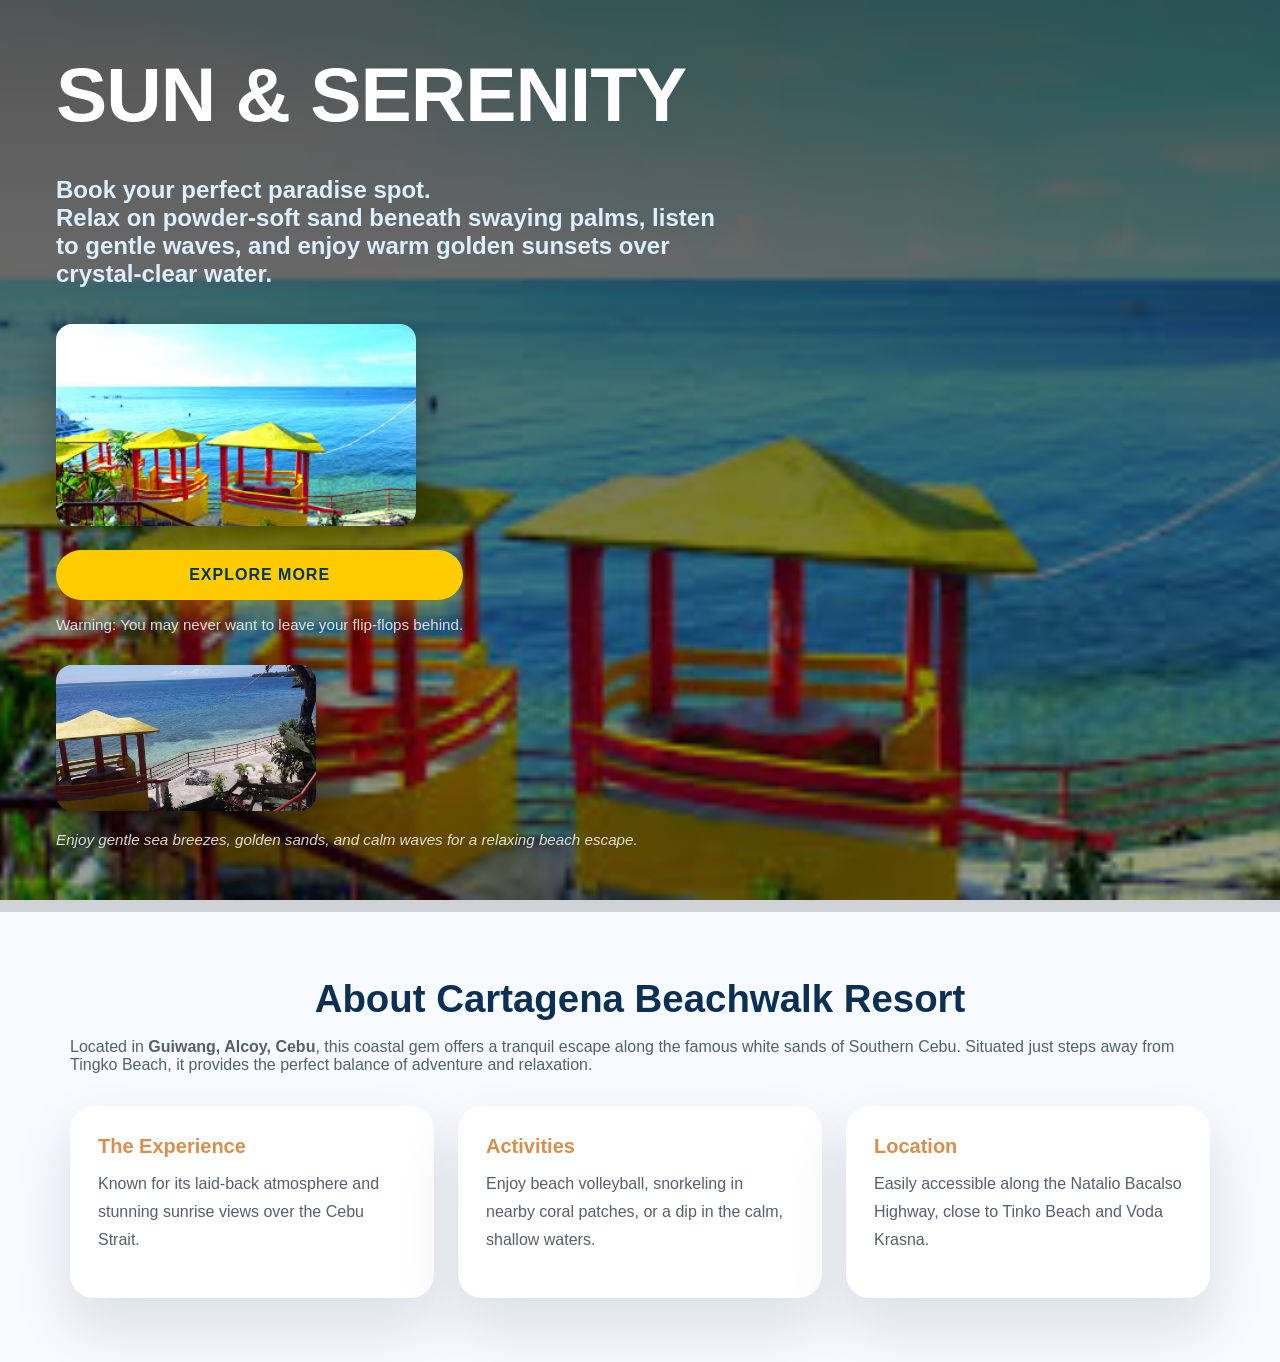
==== commit 6214ccb5: "fixing font in index" ====
--- a/index.html
+++ b/index.html
@@ -11,8 +11,7 @@
         <div class="hero-content-wrapper">
             <div class="text-content">
                 <h1>Sun & Serenity</h1>
-                <p class="lead-text">Book your perfect paradise spot.</p>
-                <p>Relax on powder-soft sand beneath swaying palms, listen to gentle waves, and enjoy warm golden sunsets over crystal-clear water.</p>
+                <p class="lead-text">Book your perfect paradise spot.<br>Relax on powder-soft sand beneath swaying palms, listen to gentle waves, and enjoy warm golden sunsets over crystal-clear water.</p>
                 
                 <div class="hero-action-container">
                     <div class="main-action-row">
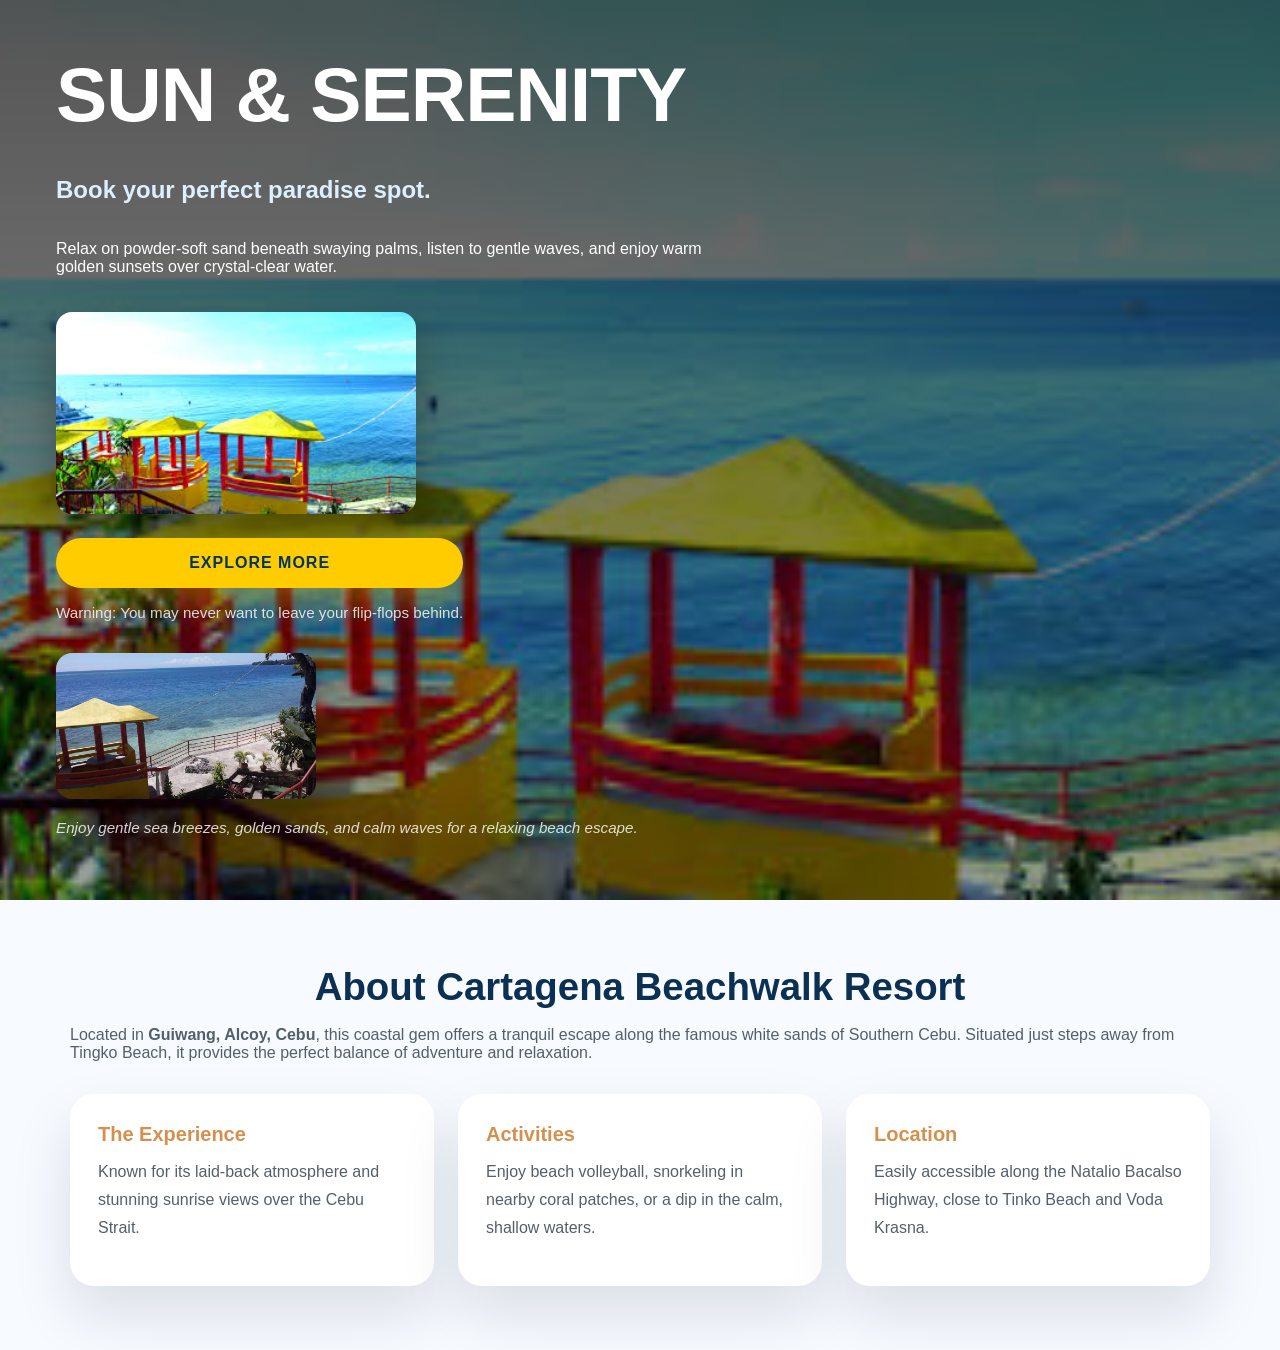
==== commit ea9244a3: "fixing font in index tyr2" ====
--- a/index.html
+++ b/index.html
@@ -11,7 +11,10 @@
         <div class="hero-content-wrapper">
             <div class="text-content">
                 <h1>Sun & Serenity</h1>
-                <p class="lead-text">Book your perfect paradise spot.<br>Relax on powder-soft sand beneath swaying palms, listen to gentle waves, and enjoy warm golden sunsets over crystal-clear water.</p>
+                <p class="lead-text">Book your perfect paradise spot.<br></p>
+               <p style="color: white;">
+                    Relax on powder-soft sand beneath swaying palms, listen to gentle waves, and enjoy warm golden sunsets over crystal-clear water.
+                </p>
                 
                 <div class="hero-action-container">
                     <div class="main-action-row">
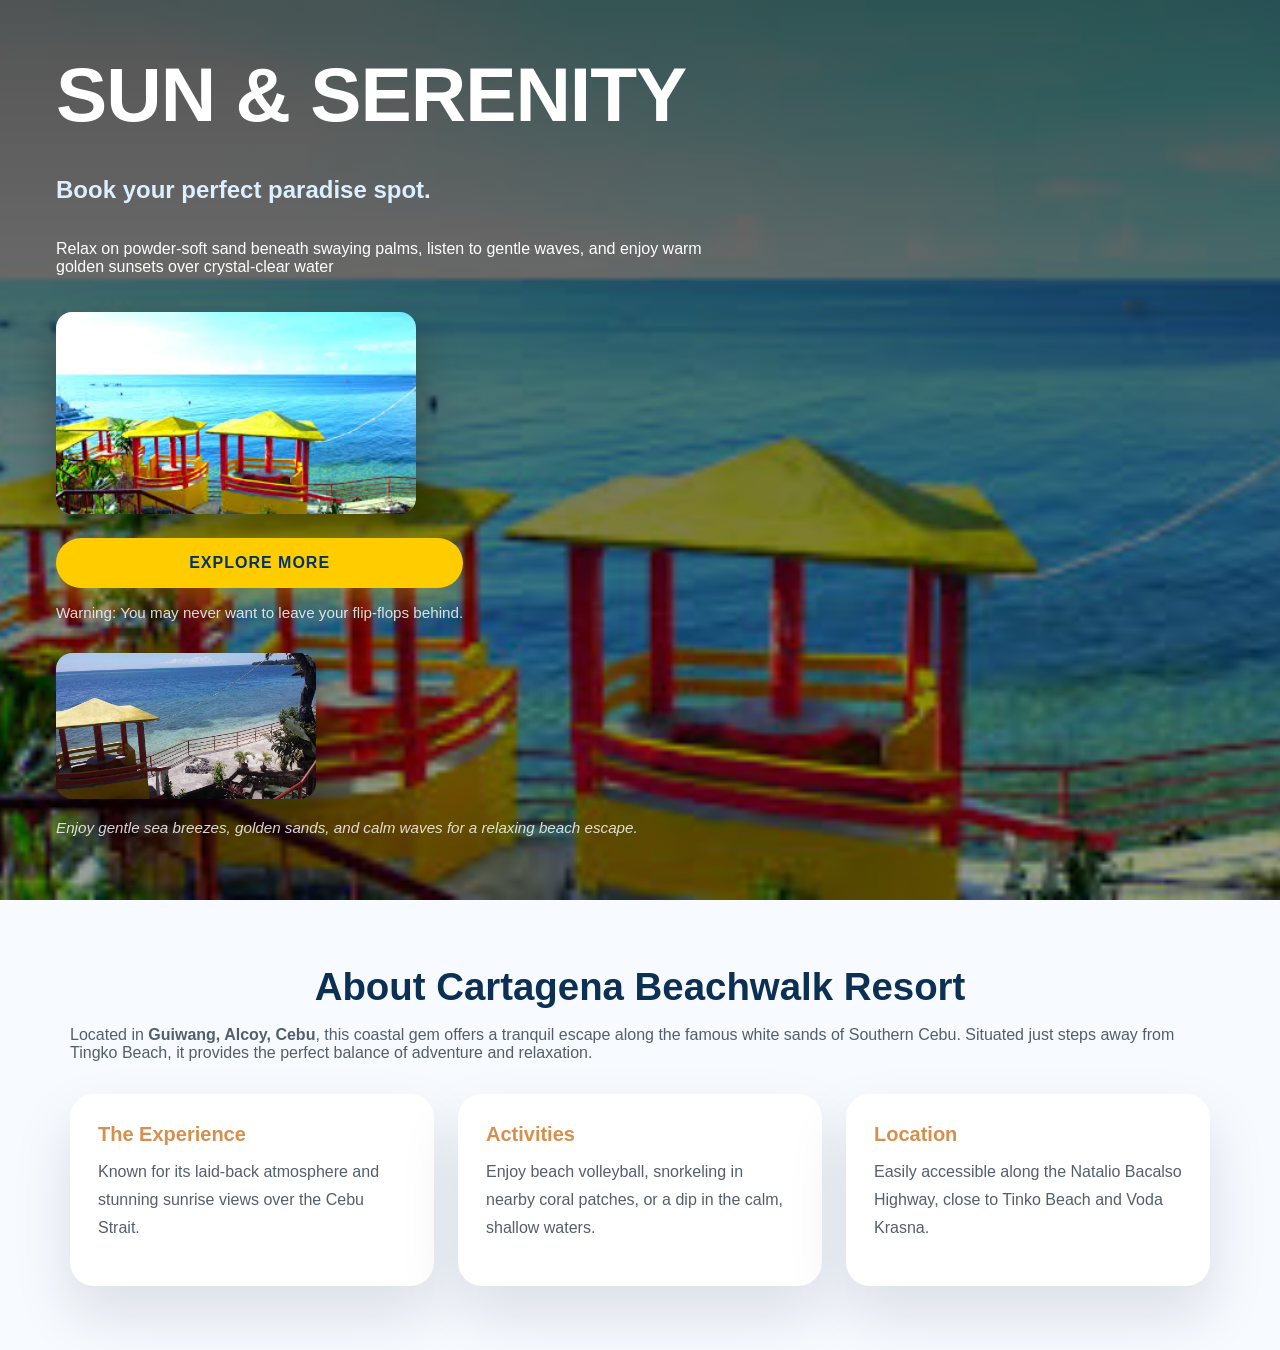
==== commit 15d0843f: "adding color to the font of index.html" ====
--- a/index.html
+++ b/index.html
@@ -13,7 +13,7 @@
                 <h1>Sun & Serenity</h1>
                 <p class="lead-text">Book your perfect paradise spot.<br></p>
                <p style="color: white;">
-                    Relax on powder-soft sand beneath swaying palms, listen to gentle waves, and enjoy warm golden sunsets over crystal-clear water.
+                    Relax on powder-soft sand beneath swaying palms, listen to gentle waves, and enjoy warm golden sunsets over crystal-clear water
                 </p>
                 
                 <div class="hero-action-container">
